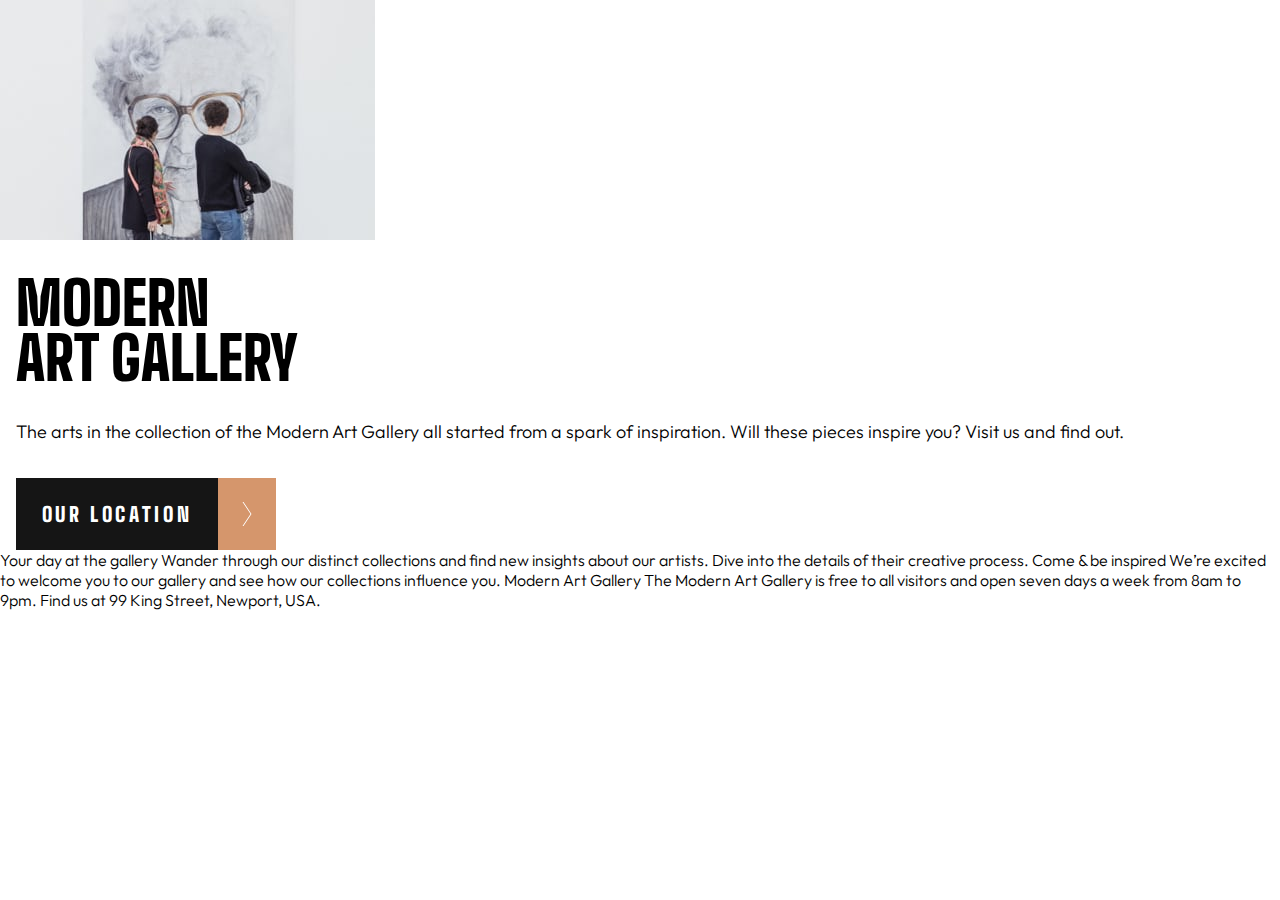
==== index.html @ 2daee90c "done with the hero-section on mobile view" ====
<!DOCTYPE html>
<html lang="en">

<head>
  <meta charset="UTF-8">
  <meta
    name="viewport"
    content="width=device-width, initial-scale=1.0"
  >

  <link
    rel="icon"
    type="image/png"
    sizes="32x32"
    href="./assets/favicon-32x32.png"
  >

  <title>Frontend Mentor | Art gallery website</title>
  <link
    rel="preconnect"
    href="https://fonts.googleapis.com"
  >
  <link
    rel="preconnect"
    href="https://fonts.gstatic.com"
    crossorigin
  >
  <link
    href="https://fonts.googleapis.com/css2?family=Big+Shoulders:opsz,wght@10..72,100..900&family=Outfit:wght@100..900&display=swap"
    rel="stylesheet"
  >
  <link
    rel="stylesheet"
    href="style.css"
  >
</head>

<body>

  <img
    src="./assets/mobile/image-hero.jpg"
    alt="image-hero"
  >
  <h1 class="title">Modern<br>Art Gallery</h1>
  <section class="hero-cta">
    <p>
      The arts in the collection of the Modern Art Gallery all started
      from a spark of inspiration. Will these pieces inspire you? Visit
      us and find out.
    </p>
    <button type="button">
      <span>Our location</span>
      <img
        src="./assets/icon-arrow-right.svg"
        alt="icon-arrow-right"
        aria-hidden="true"
      >
    </button>
  </section>
  Your day at the gallery

  Wander through our distinct collections and find new insights about
  our artists. Dive into the details of their creative process.

  Come &amp; be inspired

  We’re excited to welcome you to our gallery and see how our collections
  influence you.

  Modern Art Gallery

  The Modern Art Gallery is free to all visitors and open seven days a week
  from 8am to 9pm. Find us at 99 King Street, Newport, USA.
</body>

</html>
---- style.css ----
:root {
	/* COLORS */
	--Gold: #d5966c;
	--DarkGrey: #444444;
	--White: #ffffff;
	--AlmostBlack: #151515;

	/* TYPOGRAPHY */
	/* Font Family */
	--ff-big-shoulders: "Big Shoulders", sans-serif;
	--ff-outfit: "Outfit", sans-serif;

	/* Font Sizes */
	--fs-heading-xl: 6rem; /* 96px */
	--fs-heading-l: 4.375rem; /* 70px */
	--fs-heading-m: 3.75rem; /* 60px */
	--fs-heading-s: 2.25rem; /* 36px */
	--fs-heading-xs: 1.25rem; /* 20px */
	--fs-body-m: 1.375rem; /* 22px */
	--fs-body-s: 1.125rem; /* 18px */

	/* Line Height */
	--lh-heading-xl: 5.5rem; /* 88px */
	--lh-heading-l: 4.375rem; /* 70px */
	--lh-heading-m: 3.4375rem; /* 55px */
	--lh-heading-s: 2.25rem; /* 36px */
	--lh-body-m: 2rem; /* 32px */
	--lh-body-s: 1.75rem; /* 28px */

	/* Font Weight */
	--fw-heading: 900;
	--fw-body: 300;

	/* spacing */
	--space-2xs: 0.25rem; /* 4px */
	--space-xs: 0.65rem; /* 8px */
	--space-sm: 1rem; /* 16px */
	--space-md: 1.5rem; /* 24px */
	--space-lg: 2rem; /* 32px */
	--space-xl: 4rem; /* 64px */

	/* border-radius */
	--radius-sm: 0.5rem; /* 8px */
	--radius-md: 0.75rem; /* 12px */
	--radius-full: 999px; /* 999px */
}

* {
	padding: 0;
	margin: 0;
	box-sizing: border-box;
}

body {
	font-family: var(--ff-outfit);
	font-optical-sizing: auto;
	font-weight: var(--fw-body);
	font-style: normal;
}

.title {
	font-family: var(--ff-big-shoulders);
	font-weight: var(--fw-heading);
	font-size: var(--fs-heading-m);
	line-height: var(--lh-heading-m);
	margin-inline: var(--space-sm);
	margin-block: var(--space-lg);
	text-transform: uppercase;
}

.hero-cta {
	margin-inline: var(--space-sm);
	display: flex;
	flex-direction: column;
	gap: var(--space-lg);
}

.hero-cta p {
	font-size: var(--fs-body-s);
	line-height: var(--lh-body-s);
}

.hero-cta button {
	width: 260px;
	height: 72px;
	display: flex;
	align-items: center;
	justify-content: center;
	cursor: pointer;
	border: none;
	padding: 0;
}

.hero-cta button span {
	background-color: var(--AlmostBlack);
	color: var(--White);
	width: 100%;
	height: 100%;
	display: flex;
	justify-content: center;
	align-items: center;
	font-family: var(--ff-big-shoulders);
	font-weight: var(--fw-heading);
	font-size: var(--fs-heading-xs);
	letter-spacing: 3.64px;
	text-transform: uppercase;
	transition: background-color 0.3s;
}

.hero-cta button img {
	padding: var(--space-md);
	background-color: var(--Gold);
	transition: background-color 0.3s;
}

.hero-cta button:hover span {
	background-color: var(--Gold);
}

.hero-cta button:hover img {
	background-color: var(--AlmostBlack);
}
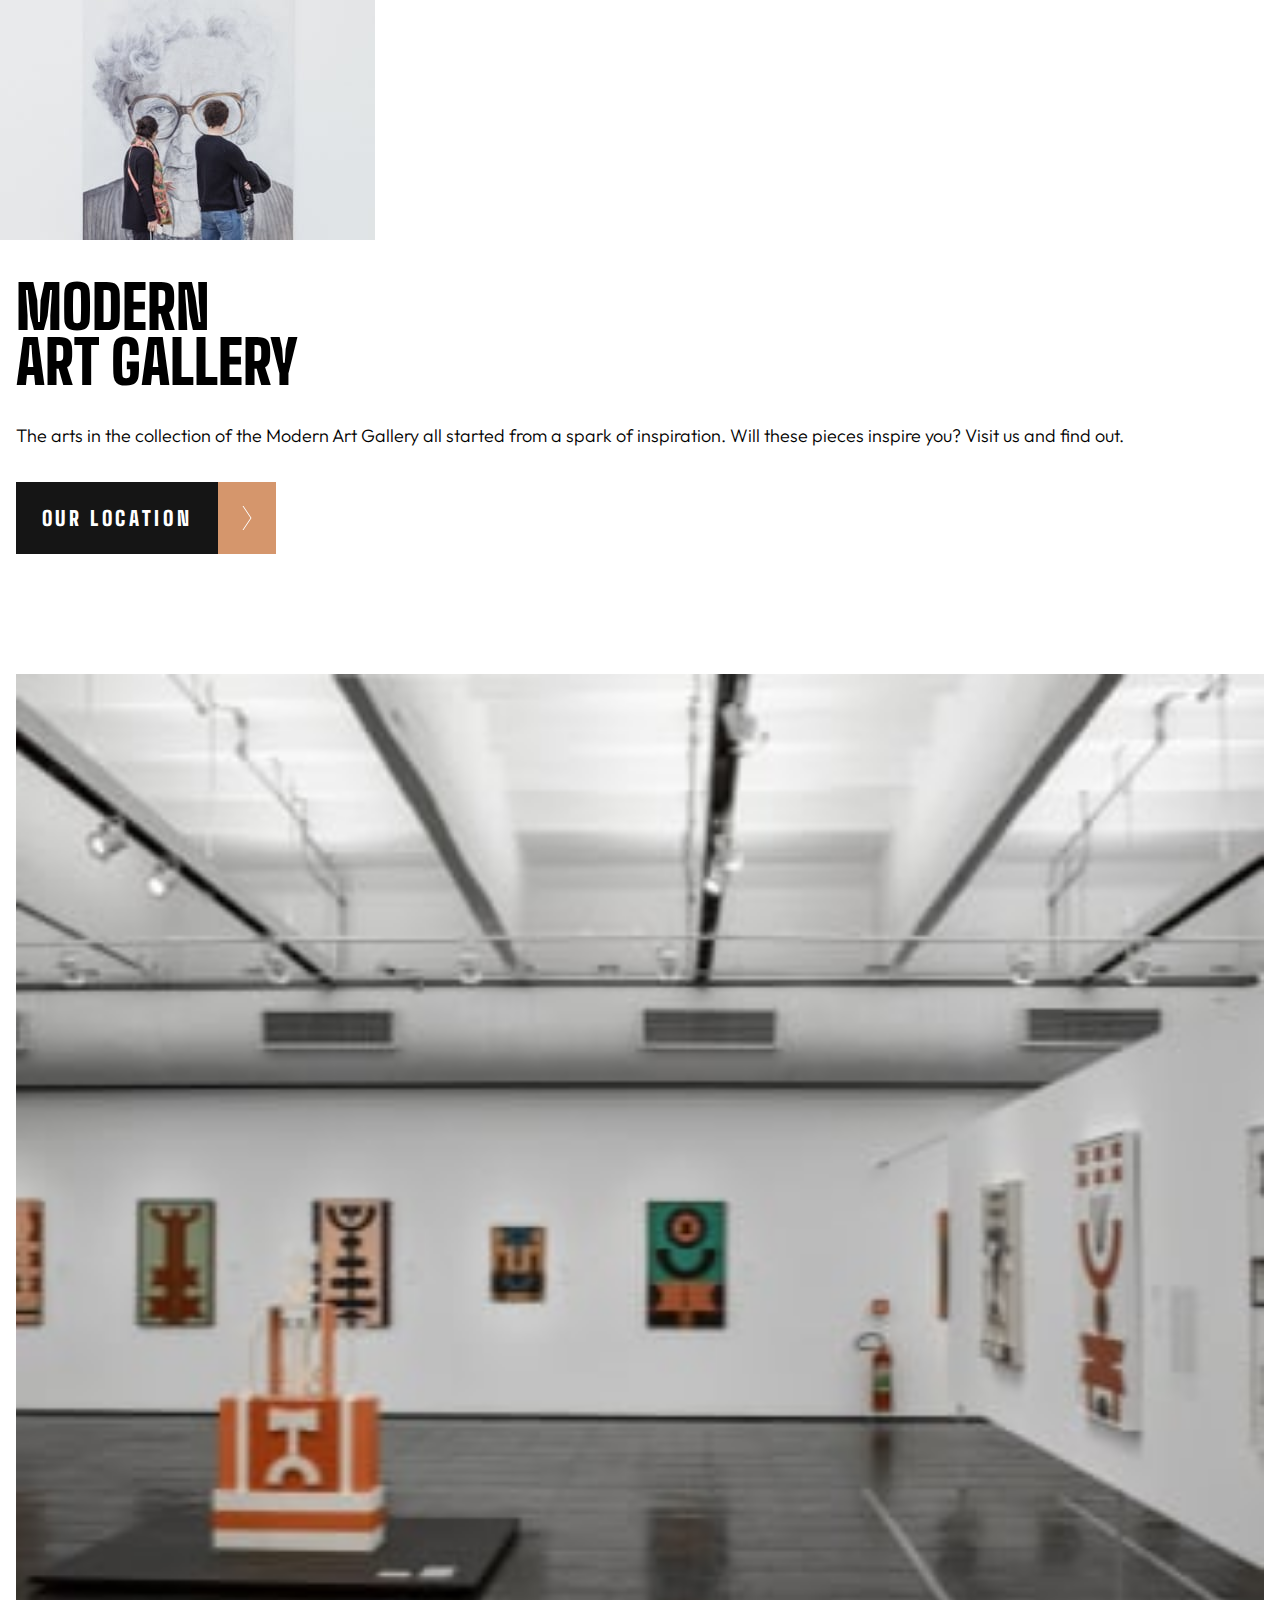
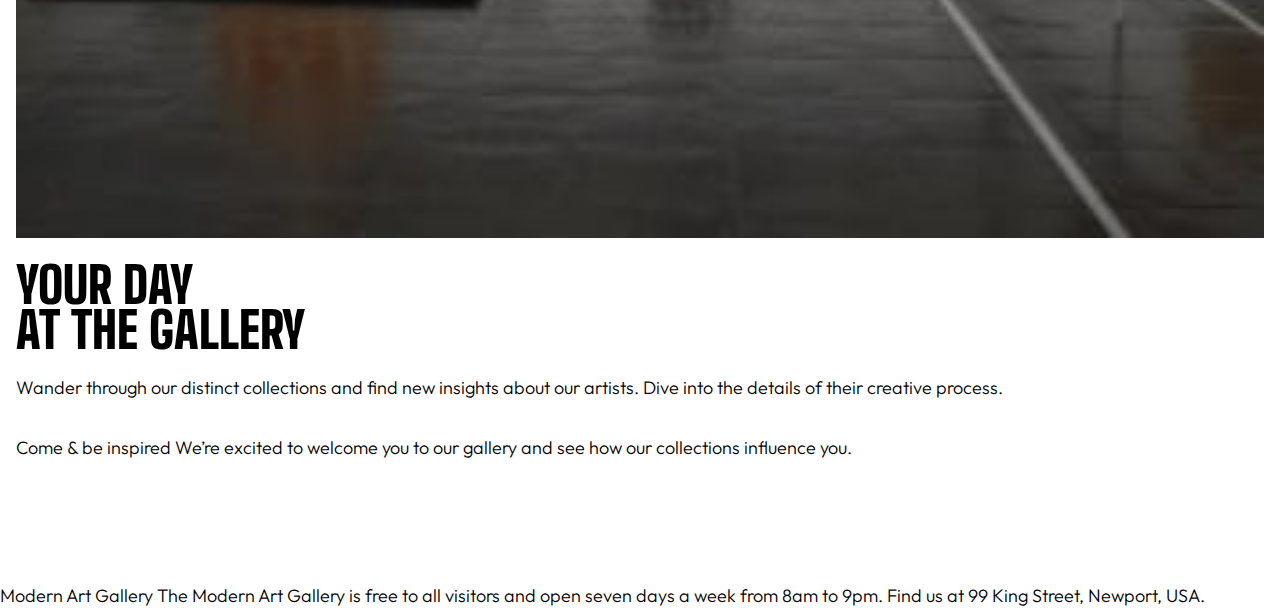
==== commit 95aebca8: "done with the about section on mobile view" ====
--- a/index.html
+++ b/index.html
@@ -36,7 +36,6 @@
 </head>
 
 <body>
-
   <img
     src="./assets/mobile/image-hero.jpg"
     alt="image-hero"
@@ -57,15 +56,27 @@
       >
     </button>
   </section>
-  Your day at the gallery
+  <main>
+    <section class="about-section">
+      <img
+        src="./assets/mobile/image-grid-1.jpg"
+        alt="image-grid-1"
+      >
+      <div>
+        <h2>
+          Your day <br> at the gallery
+        </h2>
+        <p>
+          Wander through our distinct collections and find new insights about
+          our artists. Dive into the details of their creative process.
+        </p>
+      </div>
+    </section>
+    Come &amp; be inspired
 
-  Wander through our distinct collections and find new insights about
-  our artists. Dive into the details of their creative process.
-
-  Come &amp; be inspired
-
-  We’re excited to welcome you to our gallery and see how our collections
-  influence you.
+    We’re excited to welcome you to our gallery and see how our collections
+    influence you.
+  </main>
 
   Modern Art Gallery
 
--- a/style.css
+++ b/style.css
@@ -53,8 +53,10 @@
 
 body {
 	font-family: var(--ff-outfit);
+	font-weight: var(--fw-body);
+	font-size: var(--fs-body-s);
+	line-height: var(--lh-body-s);
 	font-optical-sizing: auto;
-	font-weight: var(--fw-body);
 	font-style: normal;
 }
 
@@ -73,11 +75,6 @@
 	display: flex;
 	flex-direction: column;
 	gap: var(--space-lg);
-}
-
-.hero-cta p {
-	font-size: var(--fs-body-s);
-	line-height: var(--lh-body-s);
 }
 
 .hero-cta button {
@@ -104,13 +101,11 @@
 	font-size: var(--fs-heading-xs);
 	letter-spacing: 3.64px;
 	text-transform: uppercase;
-	transition: background-color 0.3s;
 }
 
 .hero-cta button img {
 	padding: var(--space-md);
 	background-color: var(--Gold);
-	transition: background-color 0.3s;
 }
 
 .hero-cta button:hover span {
@@ -120,3 +115,29 @@
 .hero-cta button:hover img {
 	background-color: var(--AlmostBlack);
 }
+
+main {
+	margin-block: 120px;
+	padding-inline: 1rem;
+}
+
+.about-section {
+	display: flex;
+	flex-direction: column;
+	gap: 25px;
+	margin-bottom: 32px;
+}
+
+.about-section div {
+	display: flex;
+	flex-direction: column;
+	gap: 21px;
+}
+
+.about-section div h2 {
+	font-family: var(--ff-big-shoulders);
+	font-weight: var(--fw-heading);
+	text-transform: uppercase;
+	font-size: 50px;
+	line-height: 45px;
+}
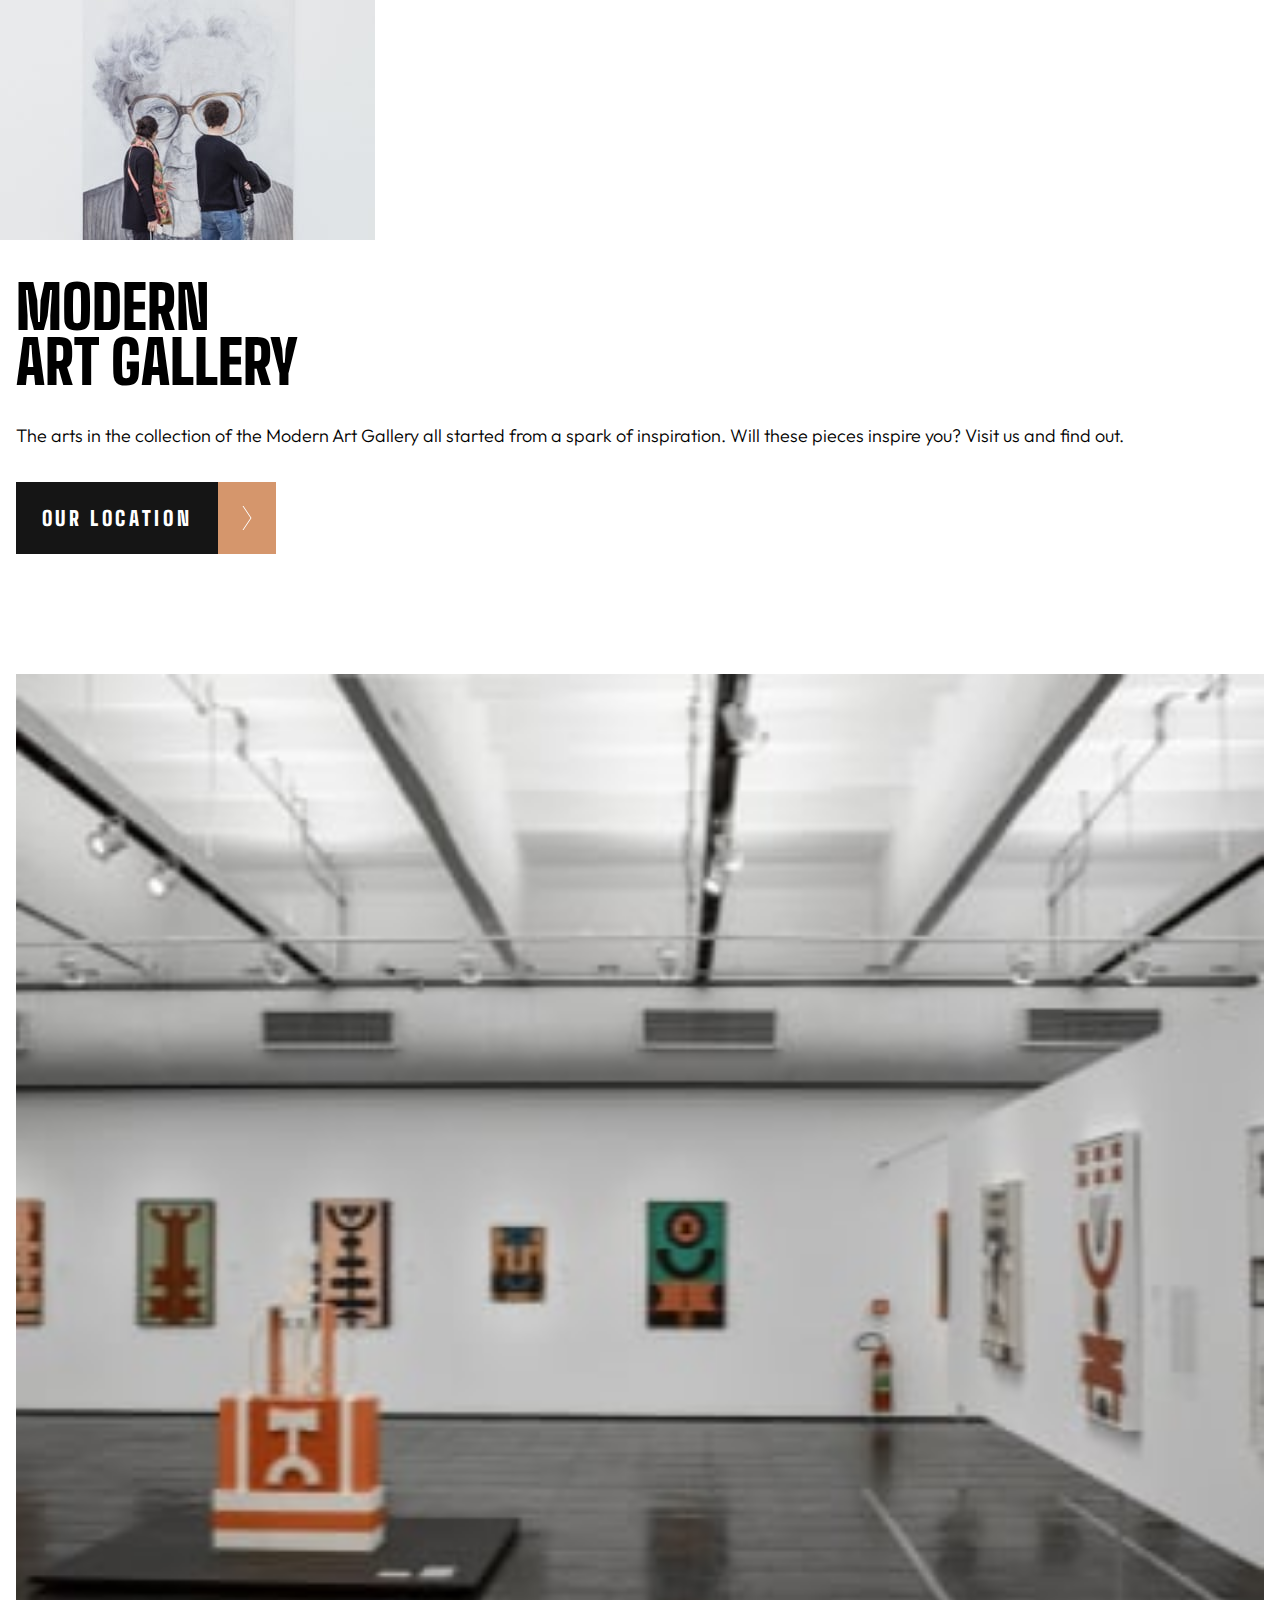
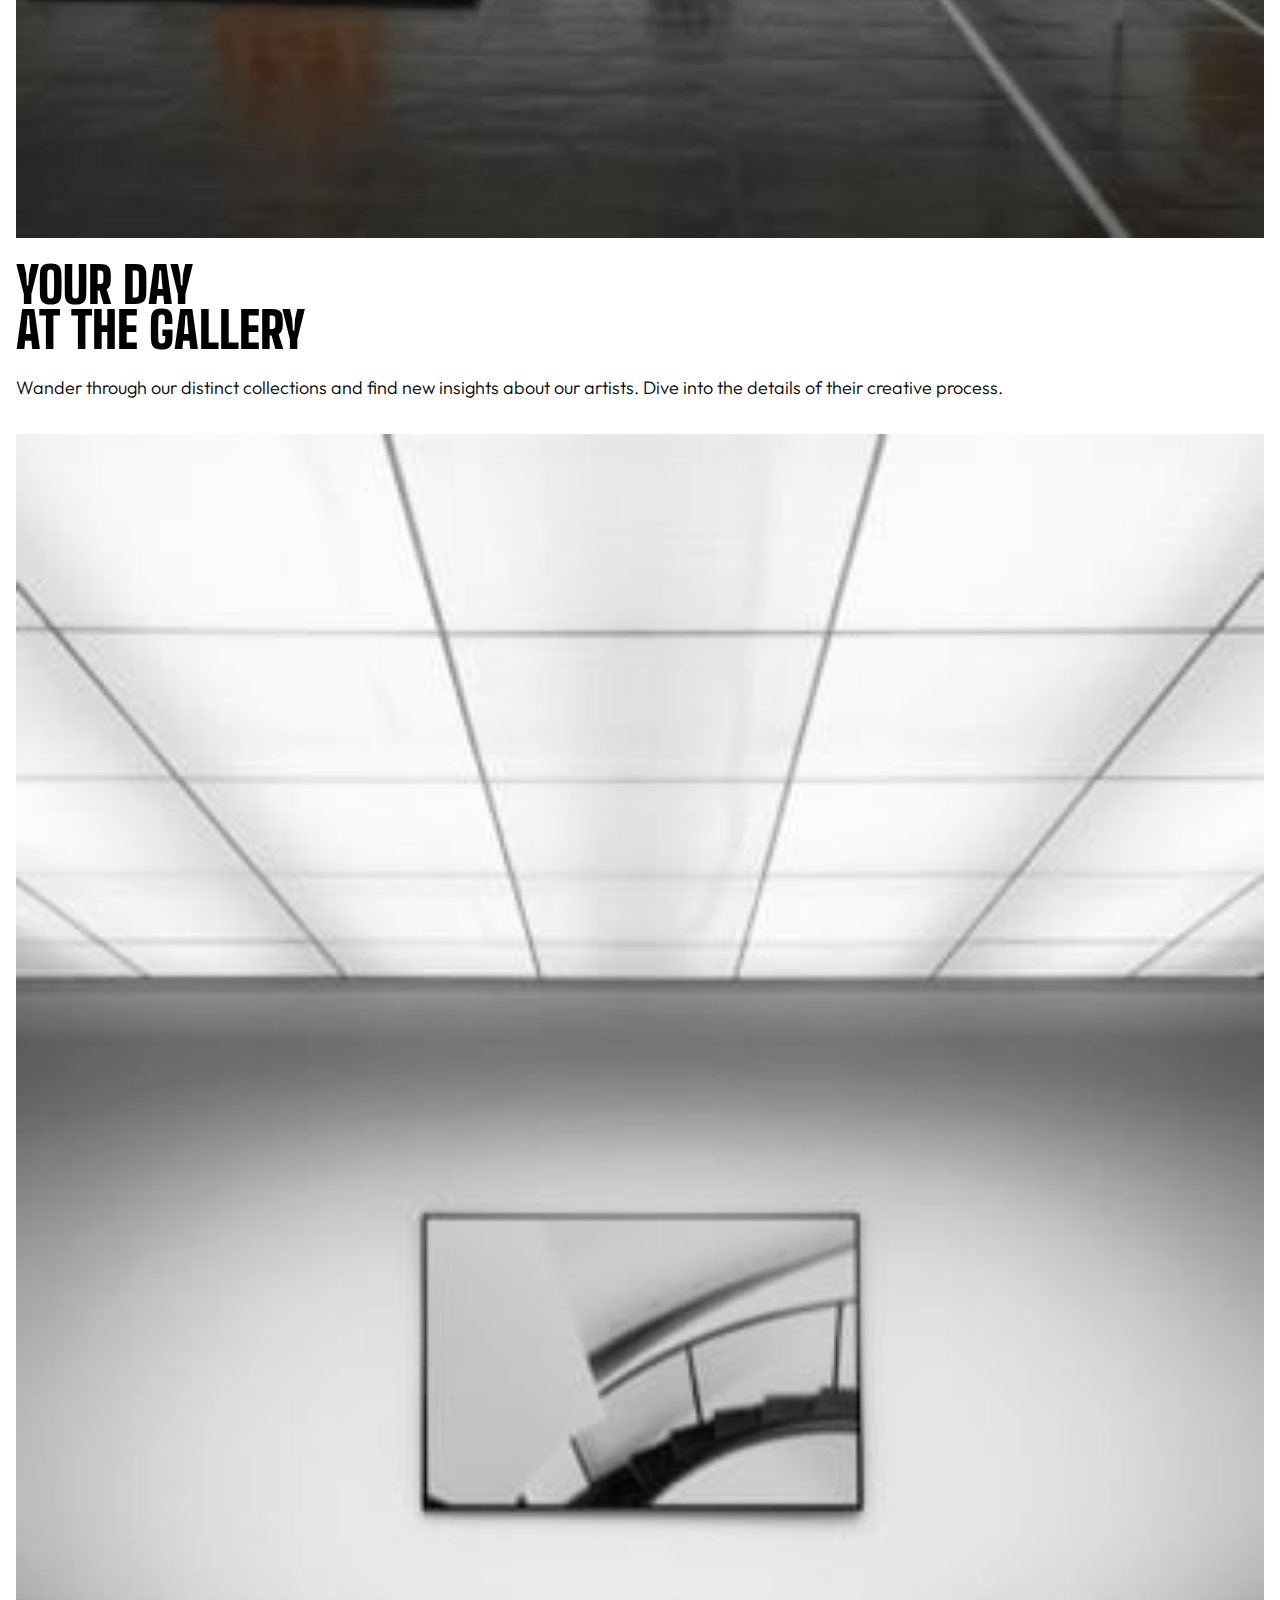
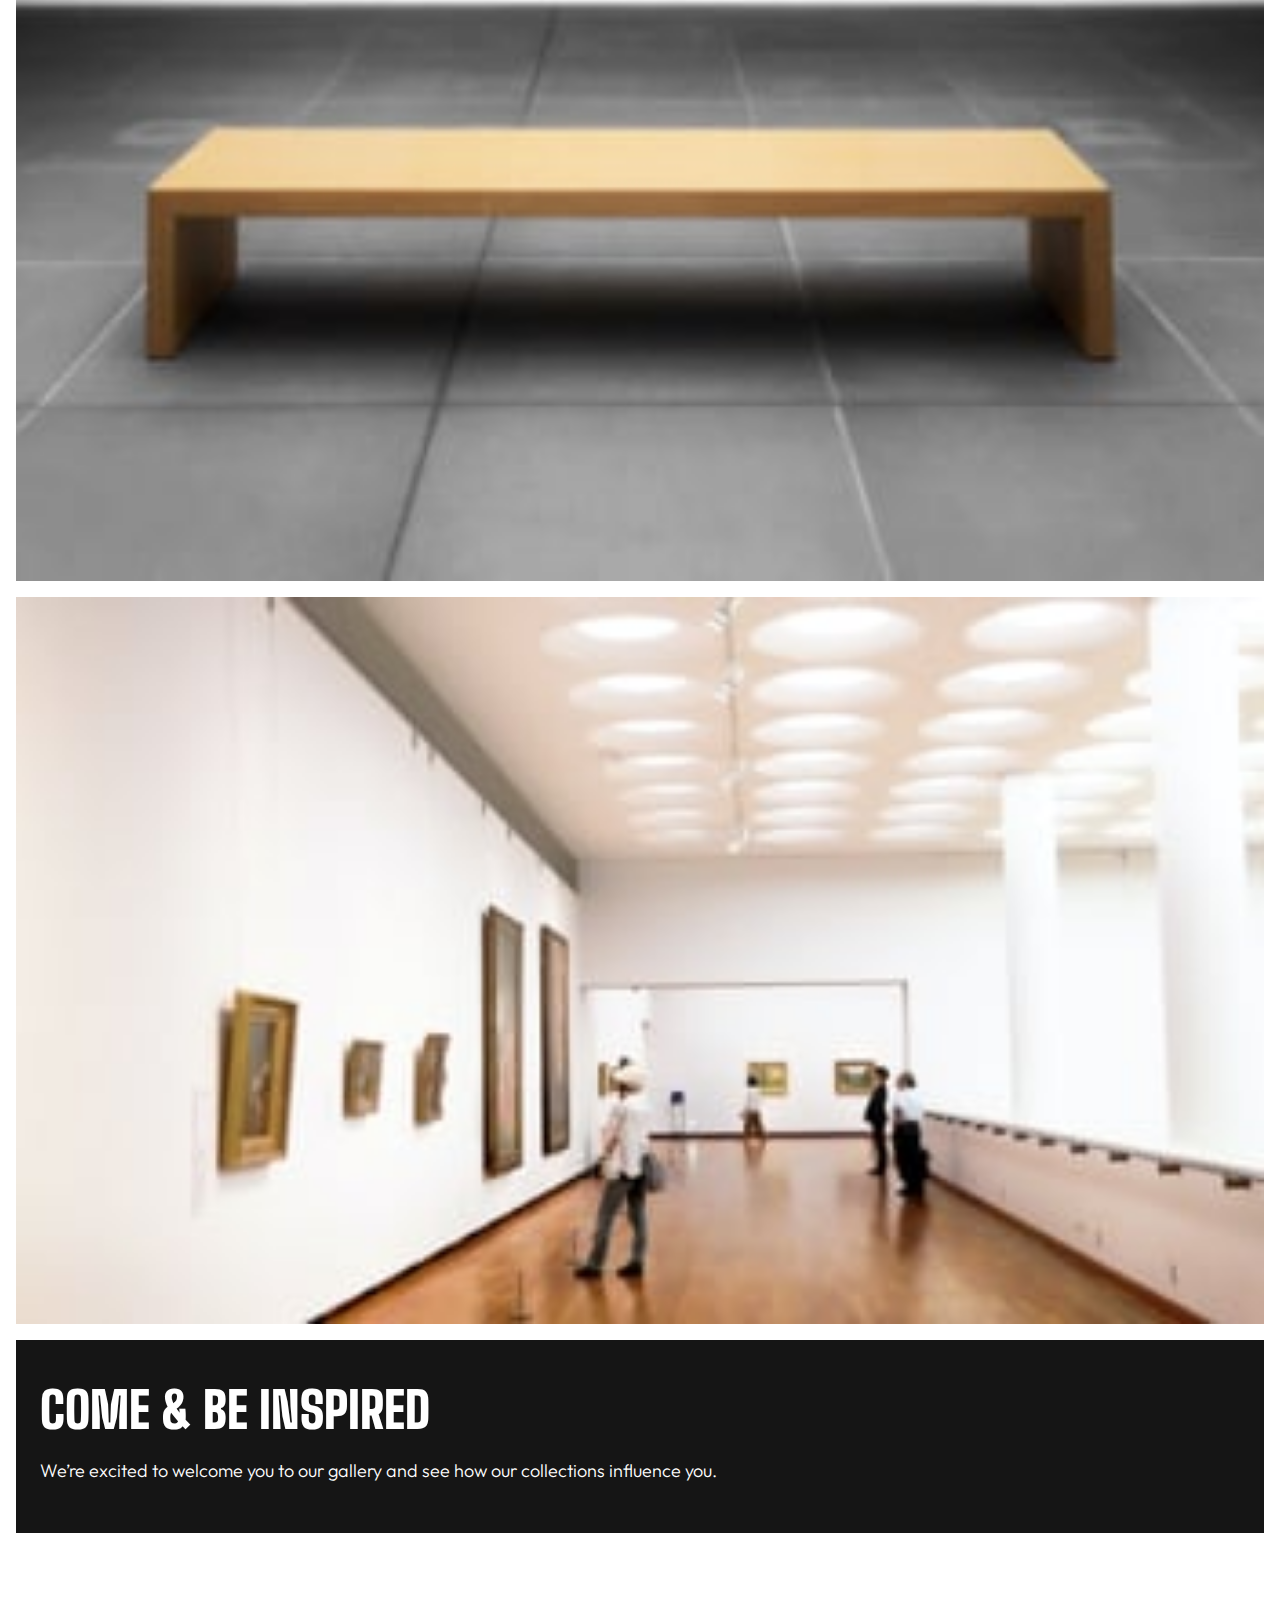
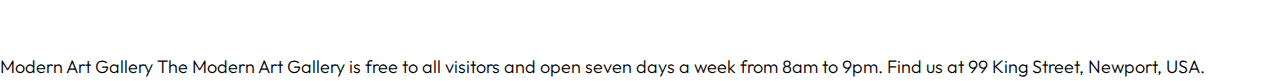
==== commit 13143f53: "done with the gallery section on mobile view" ====
--- a/index.html
+++ b/index.html
@@ -72,10 +72,27 @@
         </p>
       </div>
     </section>
-    Come &amp; be inspired
-
-    We’re excited to welcome you to our gallery and see how our collections
-    influence you.
+    <section class="gallery-section">
+      <img
+        src="./assets/mobile/image-grid-2.jpg"
+        alt="image-grid-2"
+      >
+      <div class="second-block">
+        <img
+          src="./assets/mobile/image-grid-3.jpg"
+          alt="image-grid-3"
+        >
+        <div class="remarks">
+          <h3>
+            Come &amp; be inspired
+          </h3>
+          <p>
+            We’re excited to welcome you to our gallery and see how our collections
+            influence you.
+          </p>
+        </div>
+      </div>
+    </section>
   </main>
 
   Modern Art Gallery
--- a/style.css
+++ b/style.css
@@ -60,14 +60,19 @@
 	font-style: normal;
 }
 
-.title {
+h1,
+h2,
+h3 {
 	font-family: var(--ff-big-shoulders);
 	font-weight: var(--fw-heading);
+	text-transform: uppercase;
+}
+
+.title {
 	font-size: var(--fs-heading-m);
 	line-height: var(--lh-heading-m);
 	margin-inline: var(--space-sm);
 	margin-block: var(--space-lg);
-	text-transform: uppercase;
 }
 
 .hero-cta {
@@ -135,9 +140,33 @@
 }
 
 .about-section div h2 {
-	font-family: var(--ff-big-shoulders);
-	font-weight: var(--fw-heading);
-	text-transform: uppercase;
 	font-size: 50px;
 	line-height: 45px;
 }
+
+.gallery-section {
+	display: flex;
+	flex-direction: column;
+	gap: 1rem;
+}
+
+.second-block {
+	display: flex;
+	flex-direction: column;
+	gap: 1rem;
+}
+
+.remarks {
+	display: flex;
+	flex-direction: column;
+	gap: 24px;
+	padding-inline: 24px;
+	padding-block: 48px;
+	background-color: var(--AlmostBlack);
+	color: var(--White);
+}
+
+.remarks h3 {
+	font-size: 50px;
+	line-height: 45px;
+}
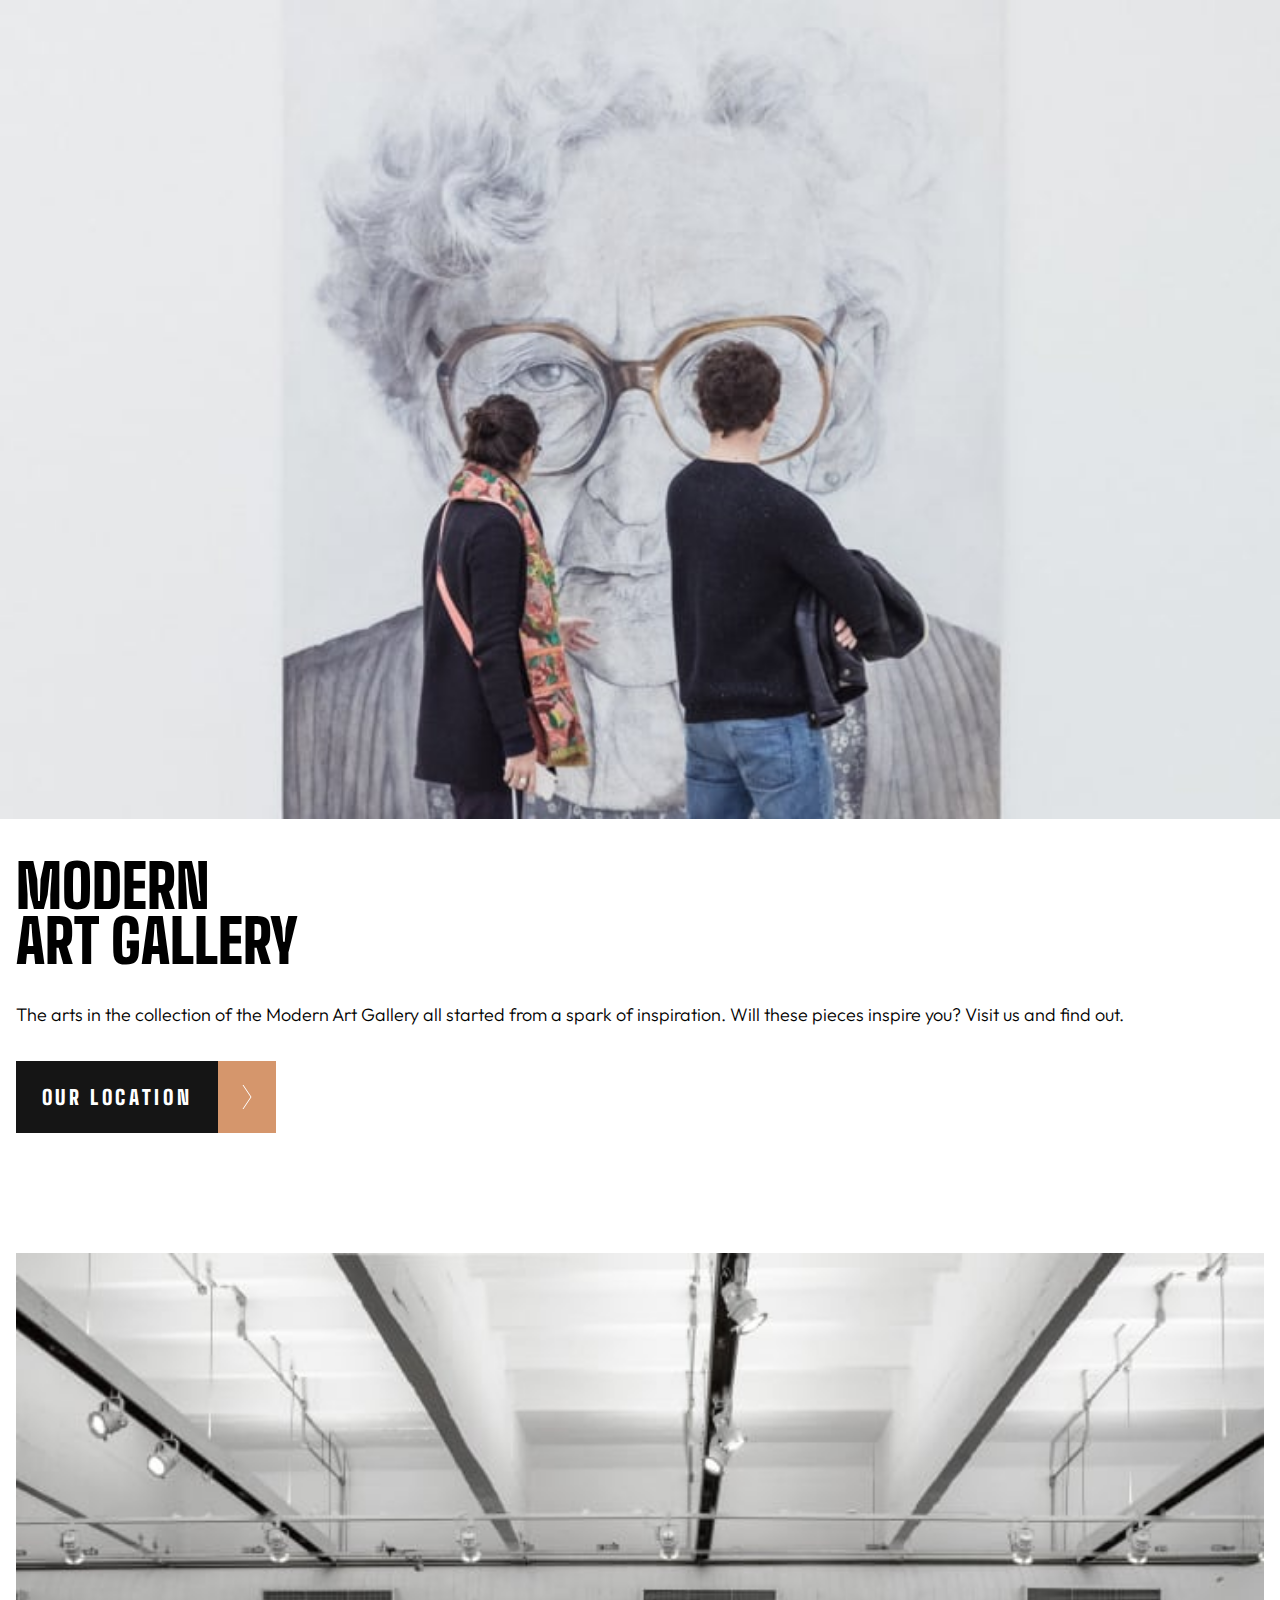
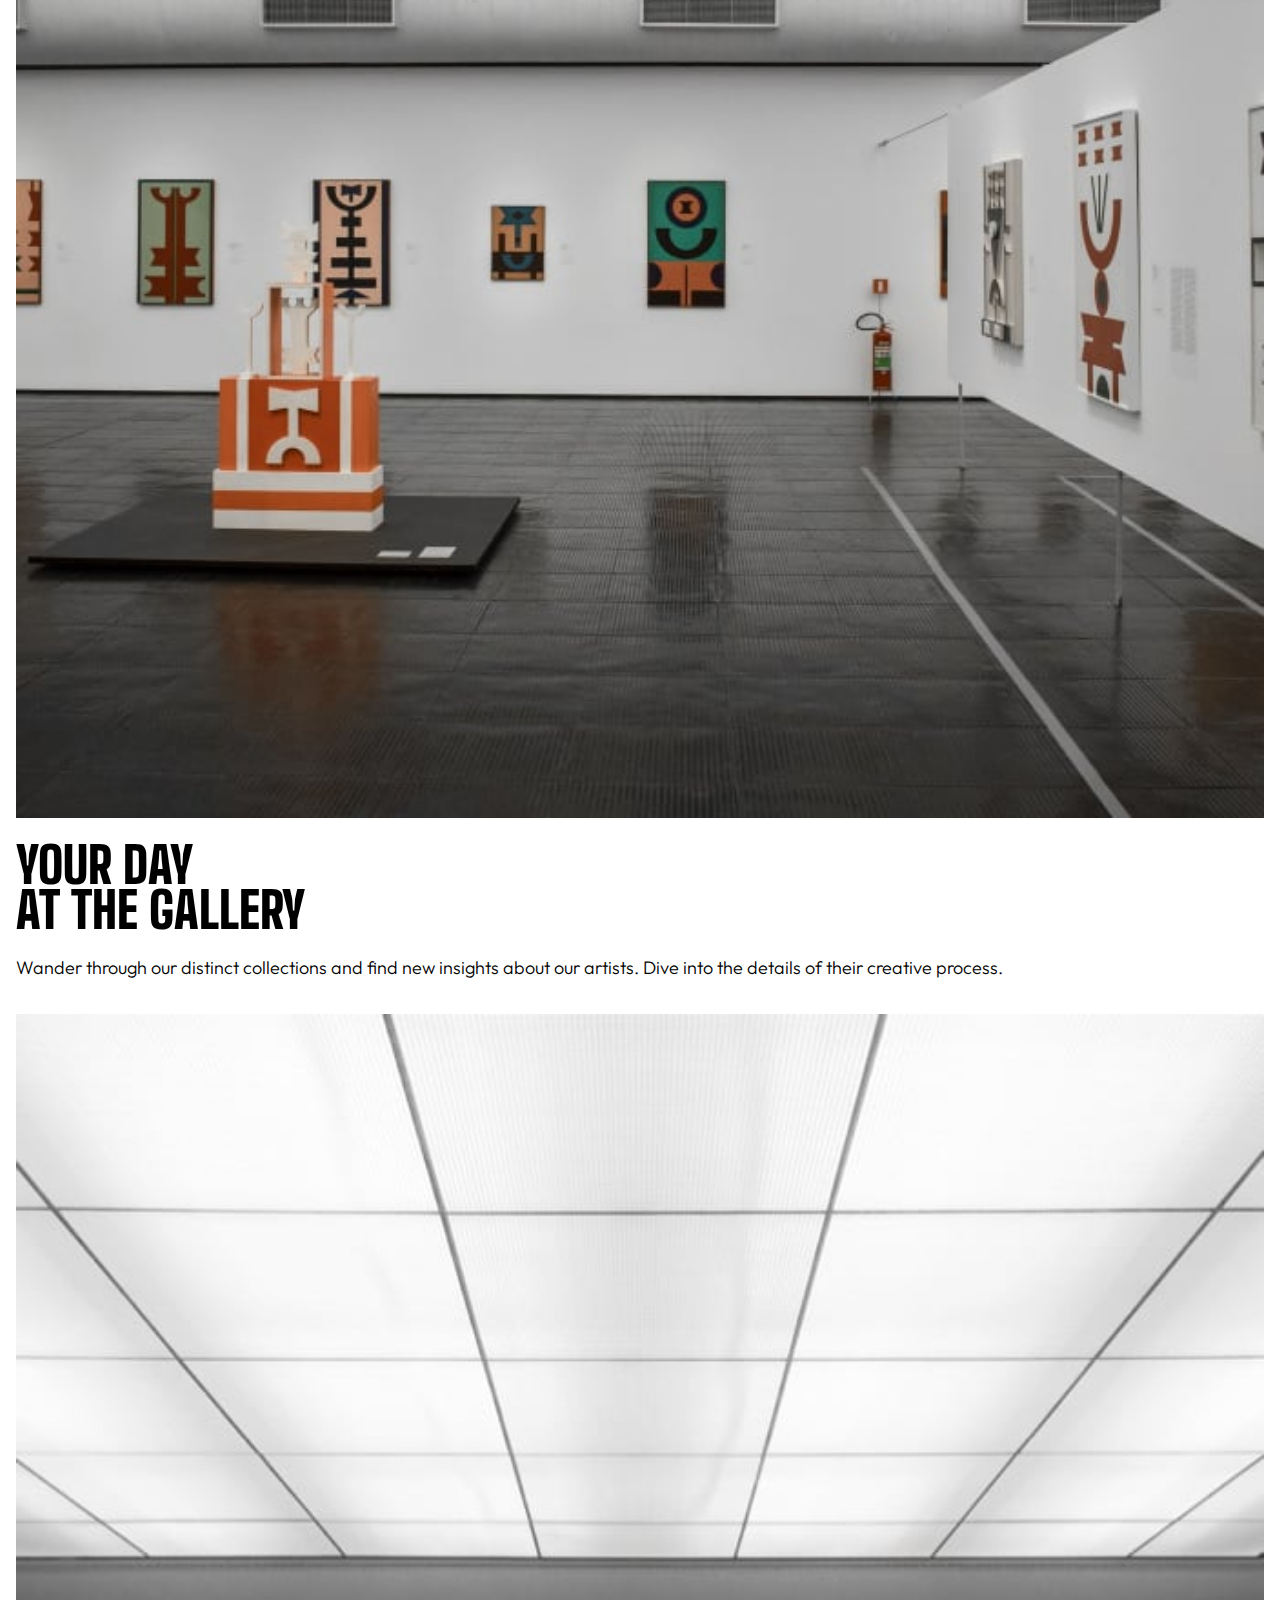
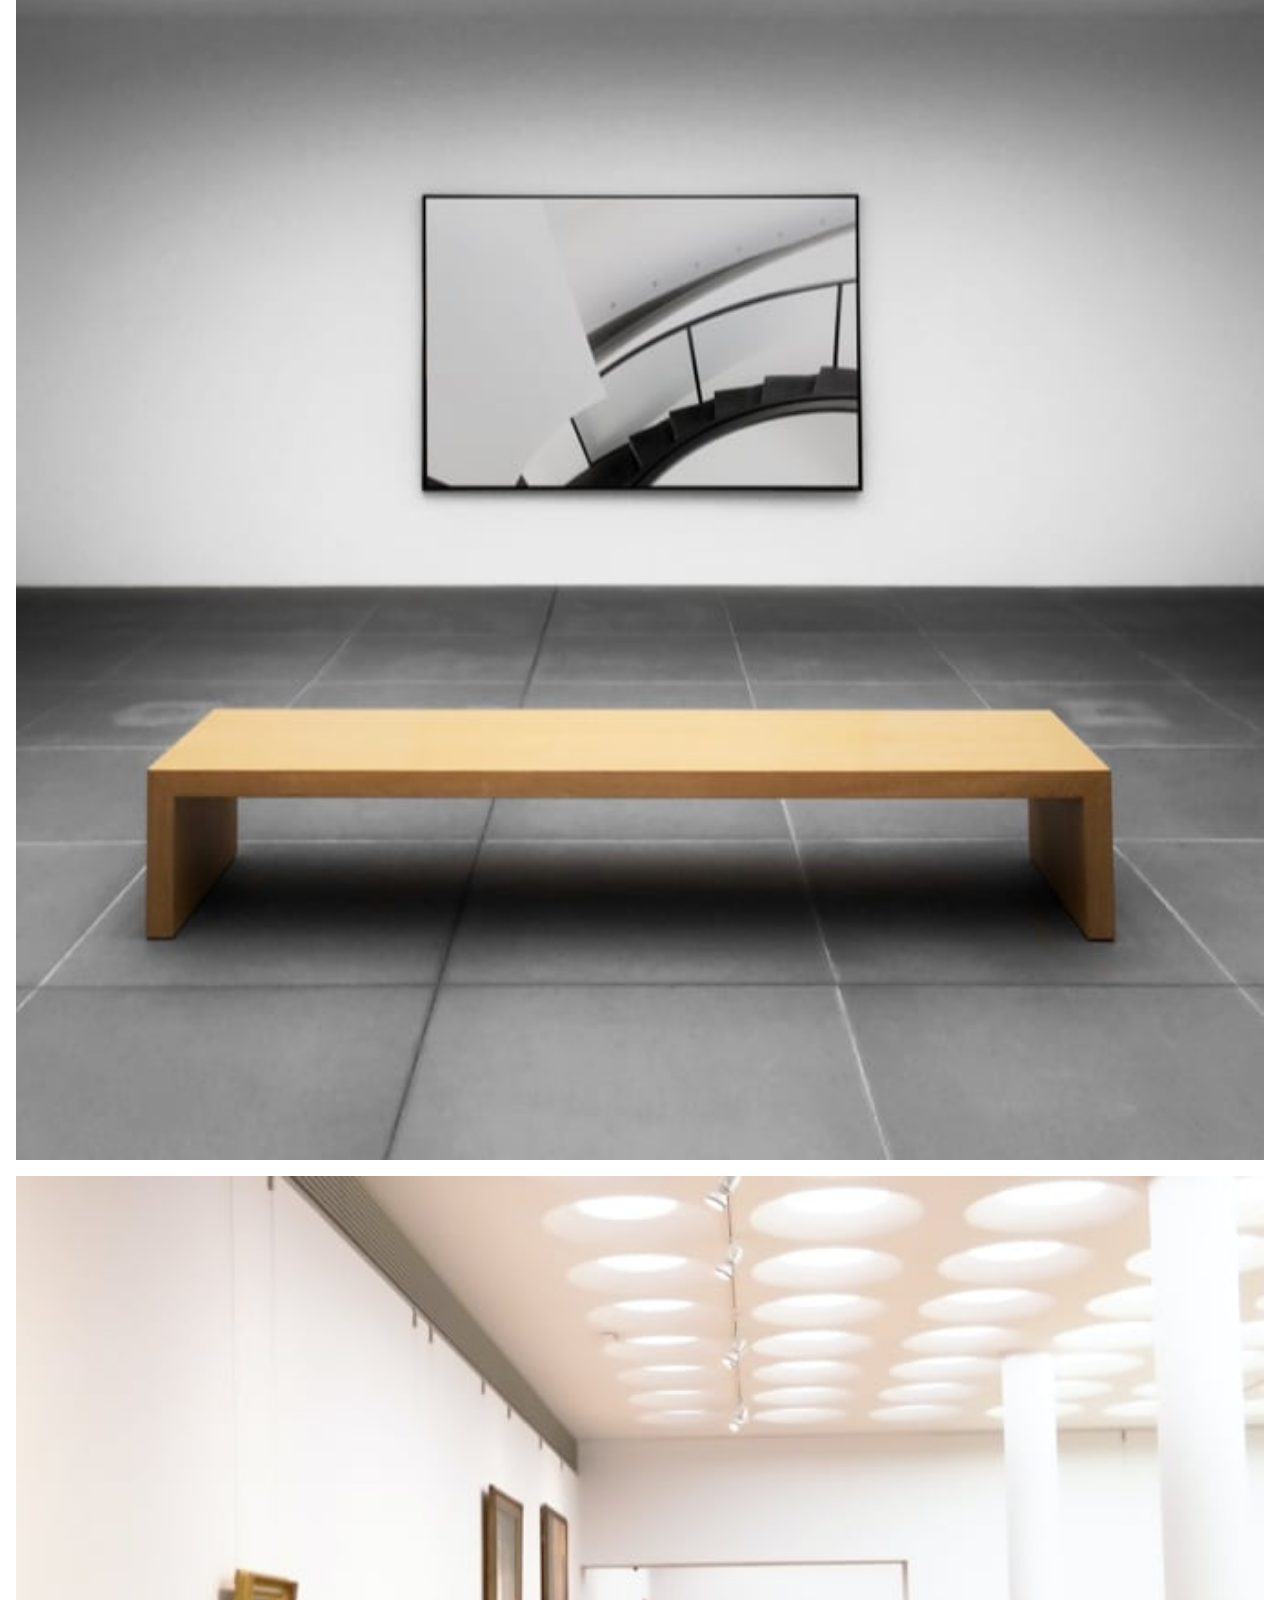
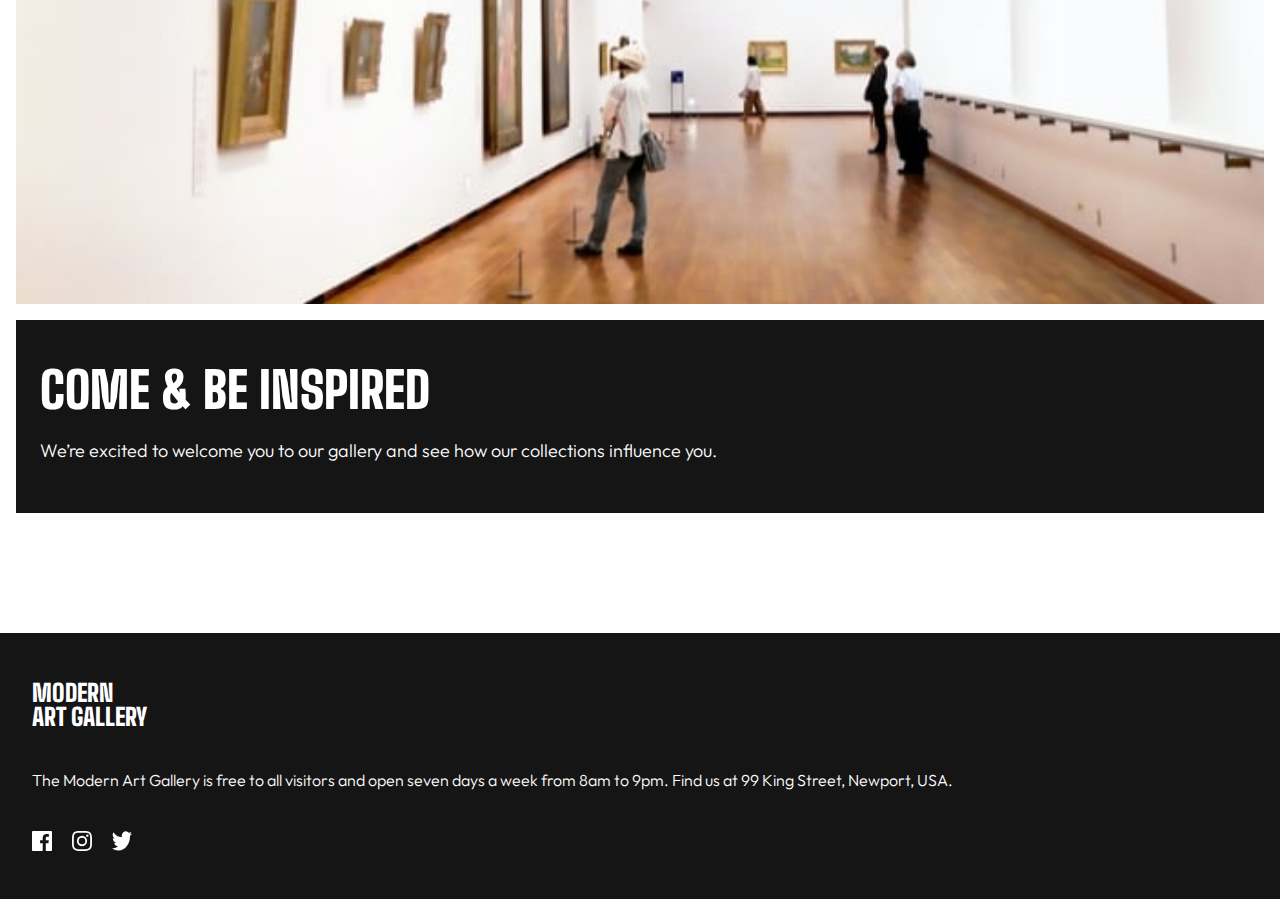
==== commit 0e7119c6: "done with the footer section on mobile view" ====
--- a/index.html
+++ b/index.html
@@ -37,11 +37,12 @@
 
 <body>
   <img
-    src="./assets/mobile/image-hero.jpg"
+    src="./assets/mobile/image-hero@2x.jpg"
     alt="image-hero"
+    class="hero-image"
   >
   <h1 class="title">Modern<br>Art Gallery</h1>
-  <section class="hero-cta">
+  <section class="cta">
     <p>
       The arts in the collection of the Modern Art Gallery all started
       from a spark of inspiration. Will these pieces inspire you? Visit
@@ -59,7 +60,7 @@
   <main>
     <section class="about-section">
       <img
-        src="./assets/mobile/image-grid-1.jpg"
+        src="./assets/mobile/image-grid-1@2x.jpg"
         alt="image-grid-1"
       >
       <div>
@@ -74,12 +75,12 @@
     </section>
     <section class="gallery-section">
       <img
-        src="./assets/mobile/image-grid-2.jpg"
+        src="./assets/mobile/image-grid-2@2x.jpg"
         alt="image-grid-2"
       >
       <div class="second-block">
         <img
-          src="./assets/mobile/image-grid-3.jpg"
+          src="./assets/mobile/image-grid-3@2x.jpg"
           alt="image-grid-3"
         >
         <div class="remarks">
@@ -94,11 +95,29 @@
       </div>
     </section>
   </main>
-
-  Modern Art Gallery
-
-  The Modern Art Gallery is free to all visitors and open seven days a week
-  from 8am to 9pm. Find us at 99 King Street, Newport, USA.
+  <footer>
+    <h4>
+      Modern <br> Art Gallery
+    </h4>
+    <p>
+      The Modern Art Gallery is free to all visitors and open seven days a week from 8am to 9pm. Find us at 99 King
+      Street, Newport, USA.
+    </p>
+    <div>
+      <img
+        src="./assets/icon-facebook.svg"
+        alt="icon-facebook"
+      >
+      <img
+        src="./assets/icon-instagram.svg"
+        alt="icon-instagram.svg"
+      >
+      <img
+        src="./assets/icon-twitter.svg"
+        alt="icon-twitter"
+      >
+    </div>
+  </footer>
 </body>
 
 </html>--- a/style.css
+++ b/style.css
@@ -62,10 +62,15 @@
 
 h1,
 h2,
-h3 {
+h3,
+h4 {
 	font-family: var(--ff-big-shoulders);
 	font-weight: var(--fw-heading);
 	text-transform: uppercase;
+}
+
+.hero-image {
+	width: 100%;
 }
 
 .title {
@@ -75,14 +80,14 @@
 	margin-block: var(--space-lg);
 }
 
-.hero-cta {
+.cta {
 	margin-inline: var(--space-sm);
 	display: flex;
 	flex-direction: column;
 	gap: var(--space-lg);
 }
 
-.hero-cta button {
+.cta button {
 	width: 260px;
 	height: 72px;
 	display: flex;
@@ -93,7 +98,7 @@
 	padding: 0;
 }
 
-.hero-cta button span {
+.cta button span {
 	background-color: var(--AlmostBlack);
 	color: var(--White);
 	width: 100%;
@@ -108,16 +113,16 @@
 	text-transform: uppercase;
 }
 
-.hero-cta button img {
+.cta button img {
 	padding: var(--space-md);
 	background-color: var(--Gold);
 }
 
-.hero-cta button:hover span {
+.cta button:hover span {
 	background-color: var(--Gold);
 }
 
-.hero-cta button:hover img {
+.cta button:hover img {
 	background-color: var(--AlmostBlack);
 }
 
@@ -170,3 +175,33 @@
 	font-size: 50px;
 	line-height: 45px;
 }
+
+footer {
+	background-color: var(--AlmostBlack);
+	color: var(--White);
+	display: flex;
+	flex-direction: column;
+	gap: 38px;
+	padding-block: 48px;
+	padding-inline: 32px;
+}
+
+footer h4 {
+	font-size: 24px;
+	line-height: 1.5rem;
+}
+
+footer p {
+	font-size: 16px;
+	line-height: 26px;
+}
+
+footer div {
+	display: flex;
+	gap: 20px;
+}
+
+footer div img:hover {
+	cursor: pointer;
+	opacity: 70%;
+}
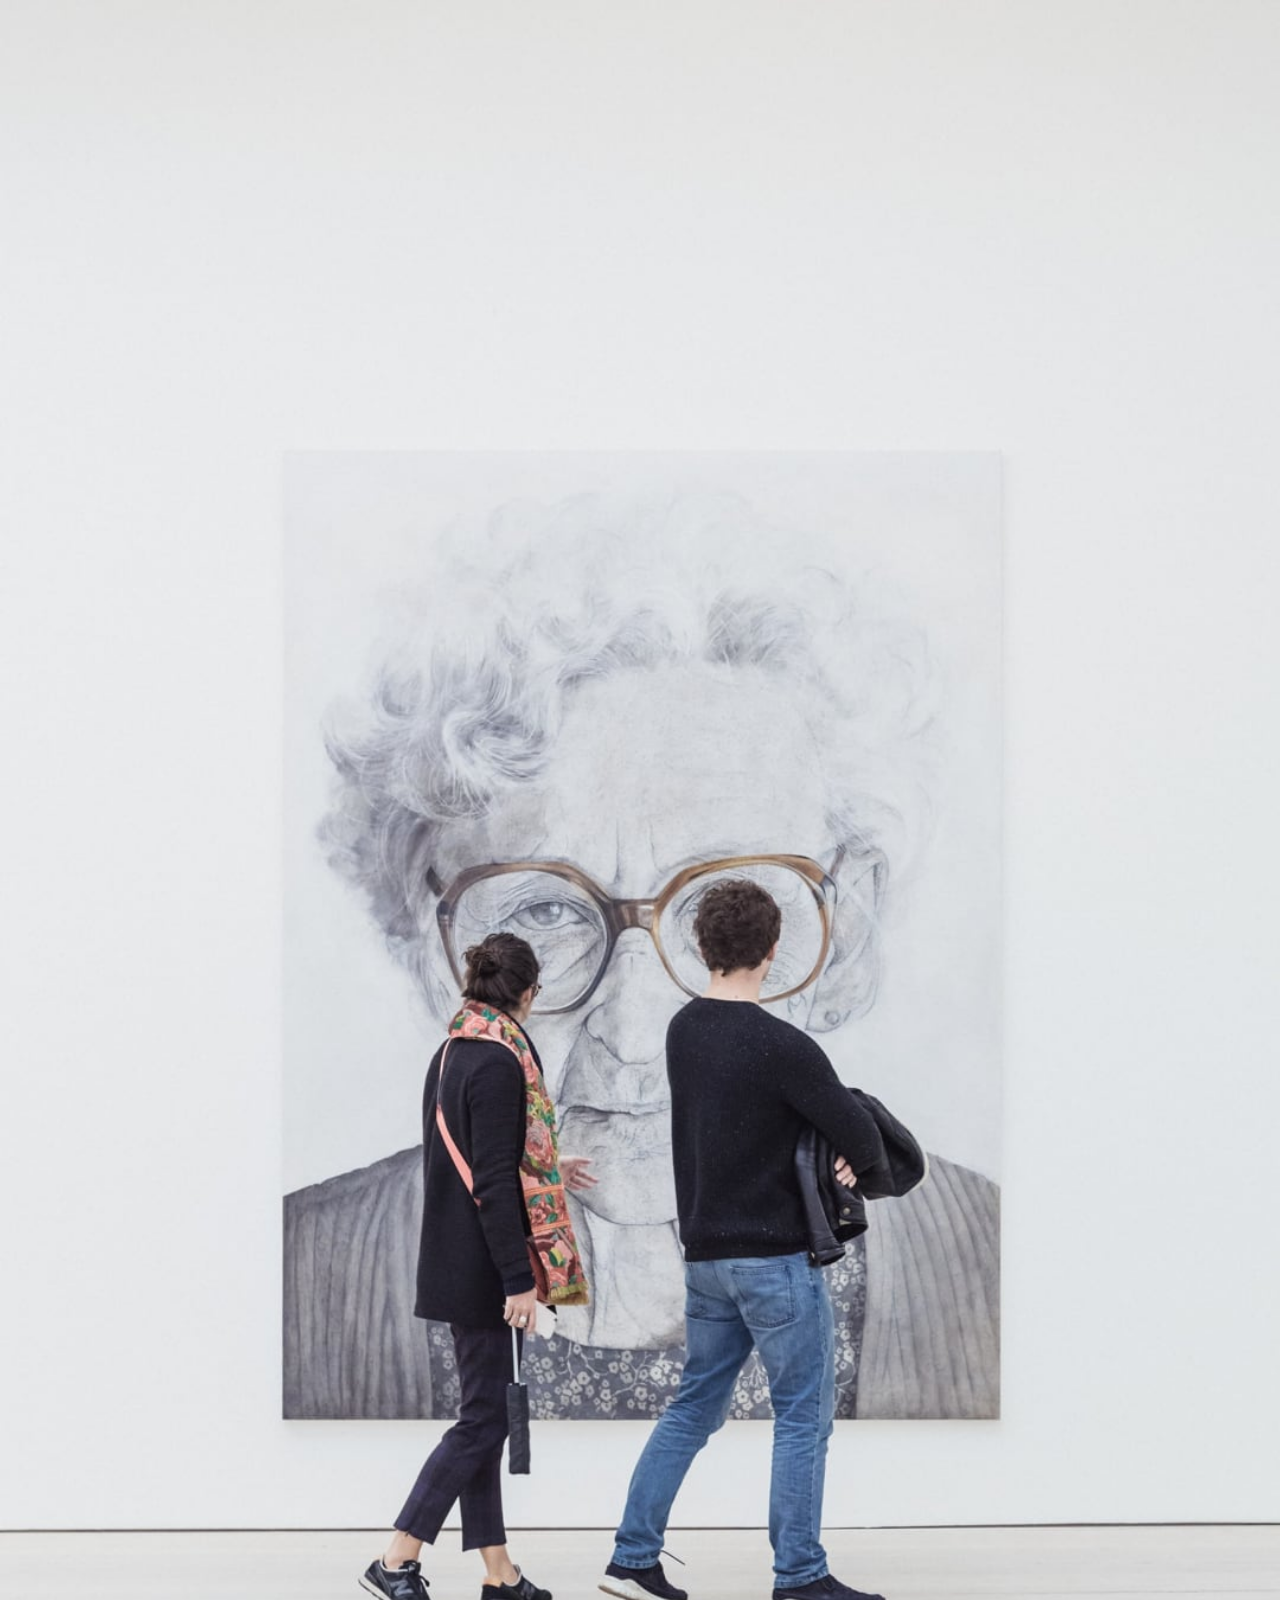
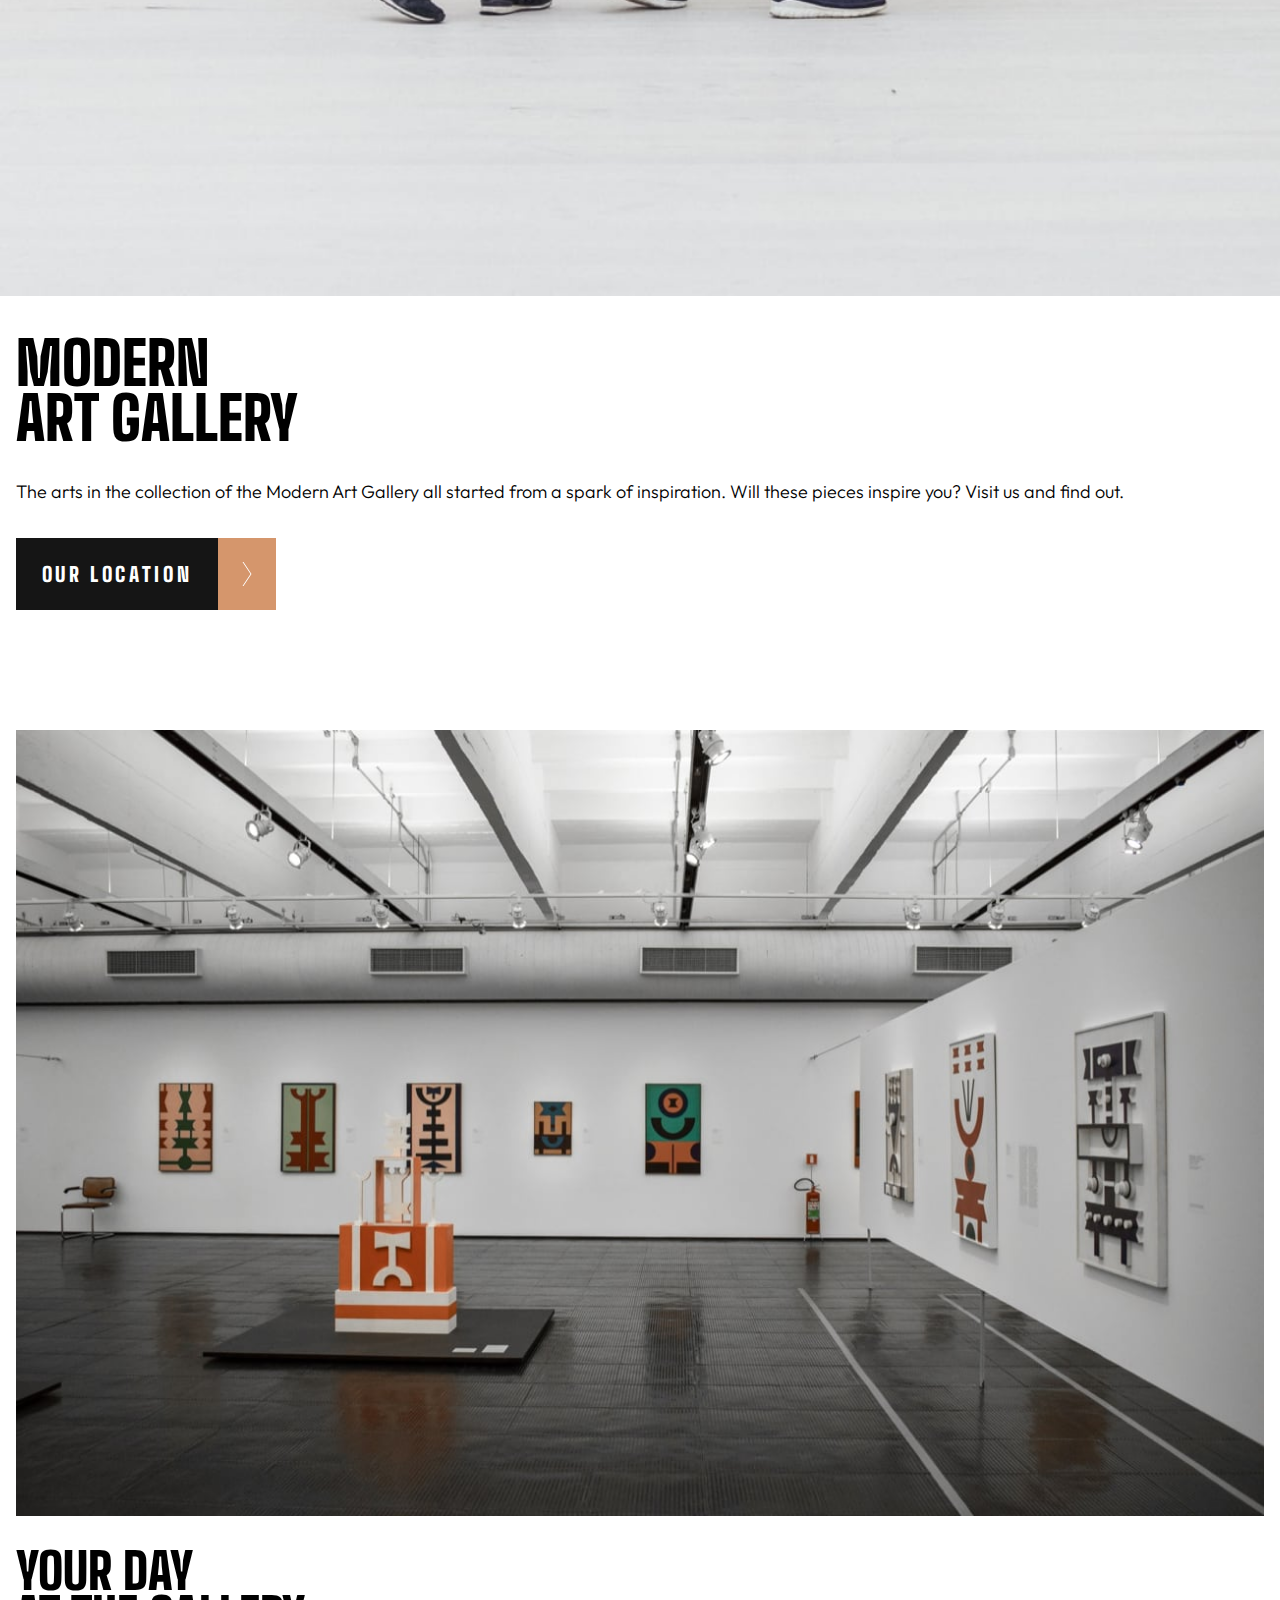
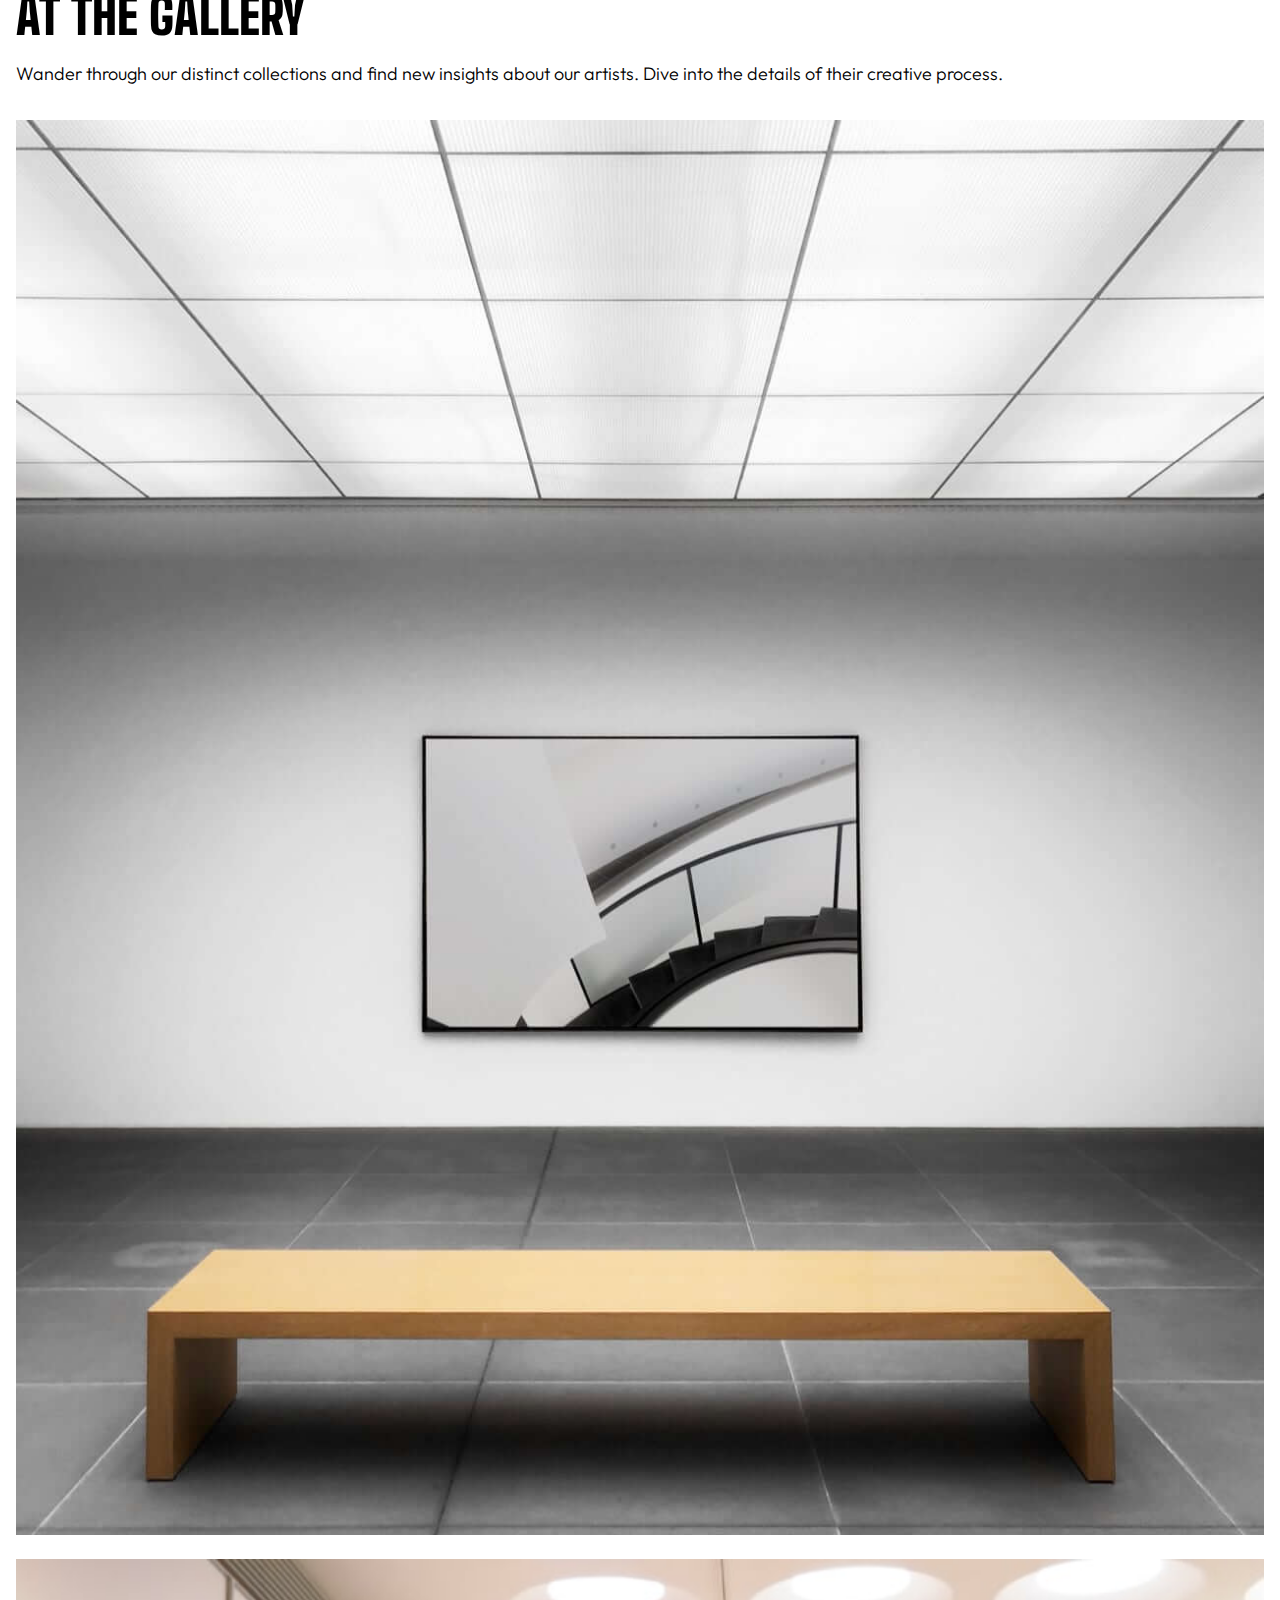
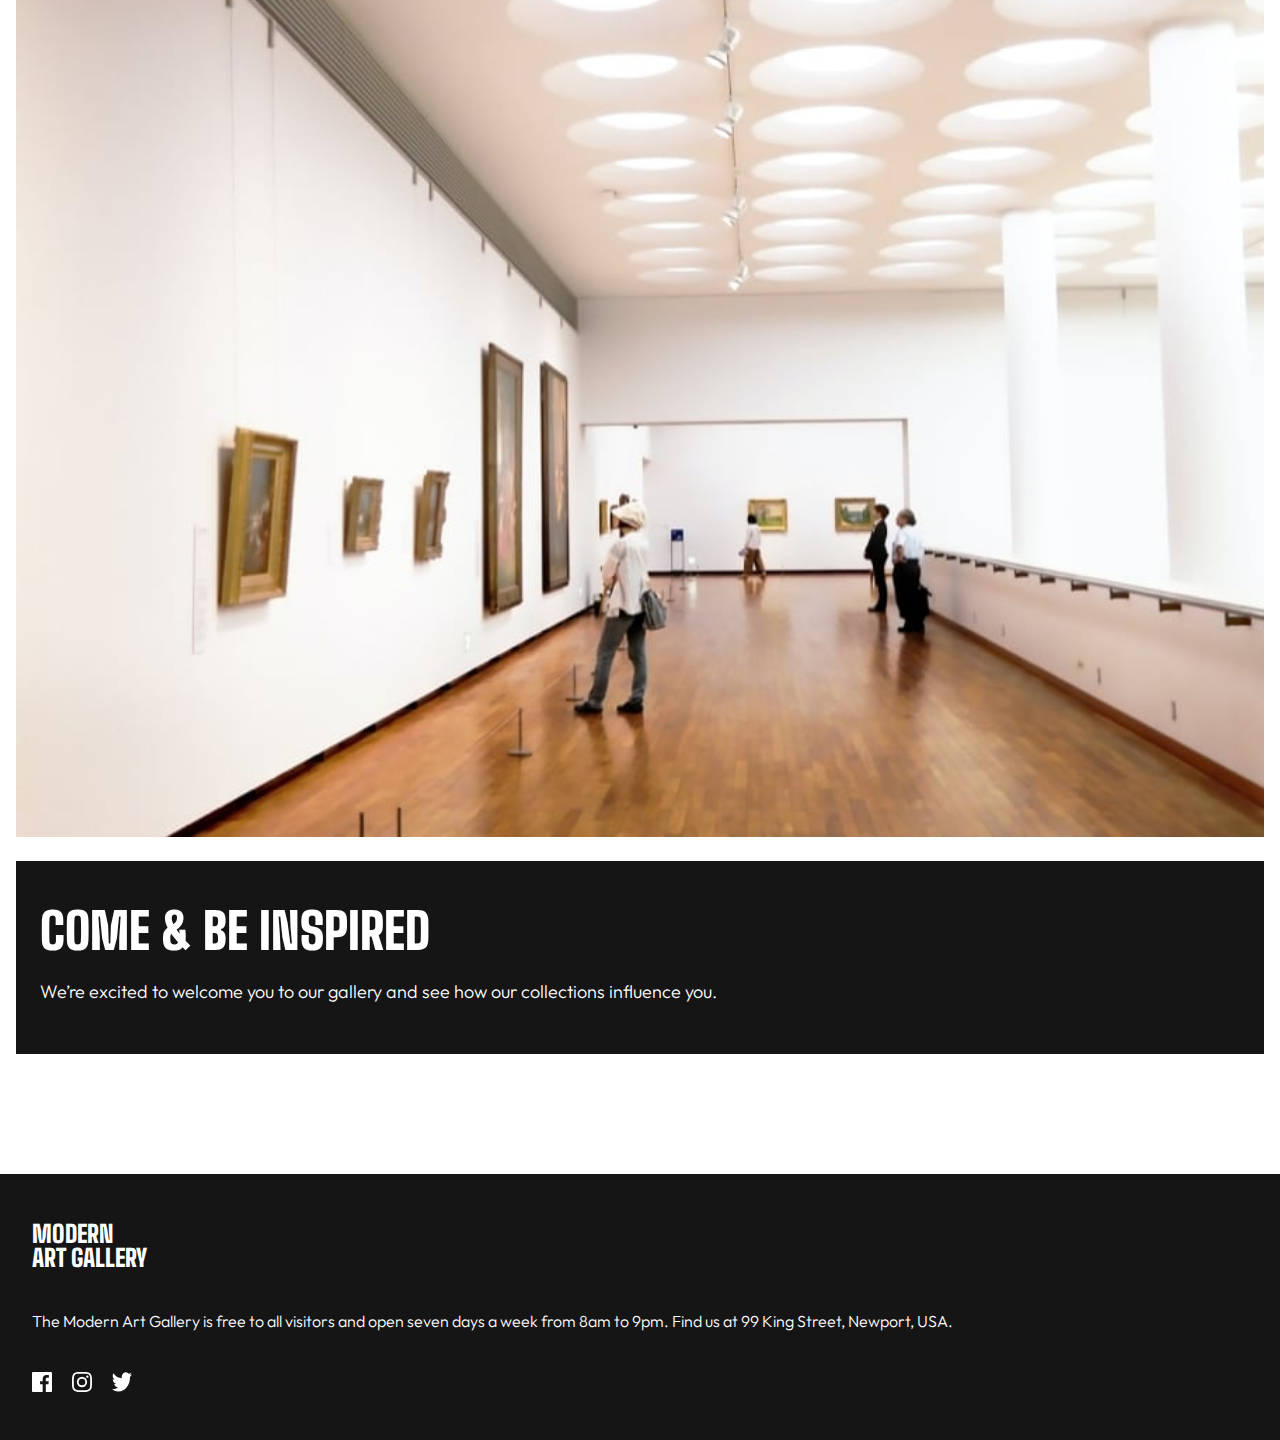
==== commit ecad4475: "fix all image responsiveness" ====
--- a/index.html
+++ b/index.html
@@ -36,11 +36,21 @@
 </head>
 
 <body>
-  <img
-    src="./assets/mobile/image-hero@2x.jpg"
-    alt="image-hero"
-    class="hero-image"
-  >
+  <picture>
+    <source
+      media="(min-width: 1024px)"
+      srcset="assets/desktop/image-hero@2x.jpg"
+    >
+    <source
+      media="(min-width: 768px)"
+      srcset="assets/tablet/image-hero@2x.jpg"
+    >
+    <img
+      src="./assets/mobile/image-hero@2x.jpg"
+      alt="image-hero"
+      class="hero-image"
+    >
+  </picture>
   <h1 class="title">Modern<br>Art Gallery</h1>
   <section class="cta">
     <p>
@@ -48,22 +58,38 @@
       from a spark of inspiration. Will these pieces inspire you? Visit
       us and find out.
     </p>
-    <button type="button">
-      <span>Our location</span>
+    <a
+      href="/location.html"
+      type="button"
+      class="cta-btn"
+    >
+      <span class="cta-text">Our location</span>
       <img
+        class="cta-img"
         src="./assets/icon-arrow-right.svg"
         alt="icon-arrow-right"
         aria-hidden="true"
       >
-    </button>
+    </a>
   </section>
-  <main>
+  <main class="main-home-section">
     <section class="about-section">
-      <img
-        src="./assets/mobile/image-grid-1@2x.jpg"
-        alt="image-grid-1"
-      >
-      <div>
+      <picture>
+        <source
+          media="(min-width: 1024px)"
+          srcset="assets/desktop/image-grid-1@2x.jpg"
+        >
+        <source
+          media="(min-width: 768px)"
+          srcset="assets/tablet/image-grid-1@2x.jpg"
+        >
+        <img
+          src="./assets/mobile/image-grid-1@2x.jpg"
+          alt="image-grid-1"
+          class="about-img"
+        >
+      </picture>
+      <div class="about-details">
         <h2>
           Your day <br> at the gallery
         </h2>
@@ -74,15 +100,37 @@
       </div>
     </section>
     <section class="gallery-section">
-      <img
-        src="./assets/mobile/image-grid-2@2x.jpg"
-        alt="image-grid-2"
-      >
+      <picture>
+        <source
+          media="(min-width: 1024px)"
+          srcset="assets/desktop/image-grid-2@2x.jpg"
+        >
+        <source
+          media="(min-width: 768px)"
+          srcset="assets/tablet/image-grid-2@2x.jpg"
+        >
+        <img
+          src="./assets/mobile/image-grid-2@2x.jpg"
+          alt="image-grid-2"
+          class="gallery-img"
+        >
+      </picture>
       <div class="second-block">
-        <img
-          src="./assets/mobile/image-grid-3@2x.jpg"
-          alt="image-grid-3"
-        >
+        <picture>
+          <source
+            media="(min-width: 1024px)"
+            srcset="assets/desktop/image-grid-3@2x.jpg"
+          >
+          <source
+            media="(min-width: 768px)"
+            srcset="assets/tablet/image-grid-3@2x.jpg"
+          >
+          <img
+            src="./assets/mobile/image-grid-3@2x.jpg"
+            alt="image-grid-3"
+            class="gallery-img"
+          >
+        </picture>
         <div class="remarks">
           <h3>
             Come &amp; be inspired
@@ -95,7 +143,7 @@
       </div>
     </section>
   </main>
-  <footer>
+  <footer class="home-footer">
     <h4>
       Modern <br> Art Gallery
     </h4>
@@ -103,7 +151,7 @@
       The Modern Art Gallery is free to all visitors and open seven days a week from 8am to 9pm. Find us at 99 King
       Street, Newport, USA.
     </p>
-    <div>
+    <div class="socials">
       <img
         src="./assets/icon-facebook.svg"
         alt="icon-facebook"
--- a/style.css
+++ b/style.css
@@ -69,6 +69,10 @@
 	text-transform: uppercase;
 }
 
+a {
+	text-decoration: none;
+}
+
 .hero-image {
 	width: 100%;
 }
@@ -87,7 +91,7 @@
 	gap: var(--space-lg);
 }
 
-.cta button {
+.cta-btn {
 	width: 260px;
 	height: 72px;
 	display: flex;
@@ -98,7 +102,7 @@
 	padding: 0;
 }
 
-.cta button span {
+.cta-text {
 	background-color: var(--AlmostBlack);
 	color: var(--White);
 	width: 100%;
@@ -113,20 +117,20 @@
 	text-transform: uppercase;
 }
 
-.cta button img {
+.cta-img {
 	padding: var(--space-md);
 	background-color: var(--Gold);
 }
 
-.cta button:hover span {
+.cta-btn:hover .cta-text {
 	background-color: var(--Gold);
 }
 
-.cta button:hover img {
-	background-color: var(--AlmostBlack);
-}
-
-main {
+.cta-btn:hover .cta-img {
+	background-color: var(--AlmostBlack);
+}
+
+.main-home-section {
 	margin-block: 120px;
 	padding-inline: 1rem;
 }
@@ -138,13 +142,18 @@
 	margin-bottom: 32px;
 }
 
-.about-section div {
+.about-img {
+	width: 100%;
+	height: 100%;
+}
+
+.about-details {
 	display: flex;
 	flex-direction: column;
 	gap: 21px;
 }
 
-.about-section div h2 {
+.about-details h2 {
 	font-size: 50px;
 	line-height: 45px;
 }
@@ -153,6 +162,11 @@
 	display: flex;
 	flex-direction: column;
 	gap: 1rem;
+}
+
+.gallery-img {
+	width: 100%;
+	height: 100%;
 }
 
 .second-block {
@@ -176,7 +190,7 @@
 	line-height: 45px;
 }
 
-footer {
+.home-footer {
 	background-color: var(--AlmostBlack);
 	color: var(--White);
 	display: flex;
@@ -186,22 +200,114 @@
 	padding-inline: 32px;
 }
 
-footer h4 {
+.home-footer h4 {
 	font-size: 24px;
 	line-height: 1.5rem;
 }
 
-footer p {
+.home-footer p {
 	font-size: 16px;
 	line-height: 26px;
 }
 
-footer div {
+.home-footer .socials {
 	display: flex;
 	gap: 20px;
 }
 
-footer div img:hover {
+.home-footer .socials img:hover {
 	cursor: pointer;
 	opacity: 70%;
 }
+
+/* LOCATION PAGE */
+.main-map {
+	display: flex;
+}
+.map-img {
+	width: 100%;
+	height: 100%;
+}
+
+/* @media (min-width: 768px) {
+	.map-img {
+		width: 100%;
+		height: 100%;
+	}
+} */
+
+.back-btn {
+	width: 260px;
+	height: 72px;
+	display: flex;
+	align-items: center;
+	justify-content: center;
+	cursor: pointer;
+	border: none;
+	padding: 0;
+	position: fixed;
+	left: 0px;
+	top: 0px;
+}
+
+.main-location-details {
+	padding-block: 48px;
+	padding-inline: 1rem;
+	background-color: var(--AlmostBlack);
+	color: var(--White);
+	display: flex;
+	flex-direction: column;
+	gap: 21px;
+}
+
+.main-location-details h2 {
+	font-size: 50px;
+	line-height: 45px;
+	margin-bottom: 48px;
+}
+
+.main-location-details h3 {
+	font-size: 32px;
+	line-height: 32px;
+	color: var(--Gold);
+}
+
+.main-location-details div {
+	display: flex;
+	flex-direction: column;
+	gap: 20px;
+}
+
+ul {
+	list-style: none;
+}
+
+.location-footer {
+	background-color: var(--Gold);
+	color: var(--AlmostBlack);
+	display: flex;
+	flex-direction: column;
+	gap: 38px;
+	padding-block: 48px;
+	padding-inline: 32px;
+}
+
+.location-footer h4 {
+	font-size: 24px;
+	line-height: 1.5rem;
+}
+
+.location-footer p {
+	font-size: 16px;
+	line-height: 26px;
+}
+
+.location-footer .socials {
+	display: flex;
+	gap: 20px;
+}
+
+.location-footer .socials img:hover {
+	cursor: pointer;
+	opacity: 70%;
+}
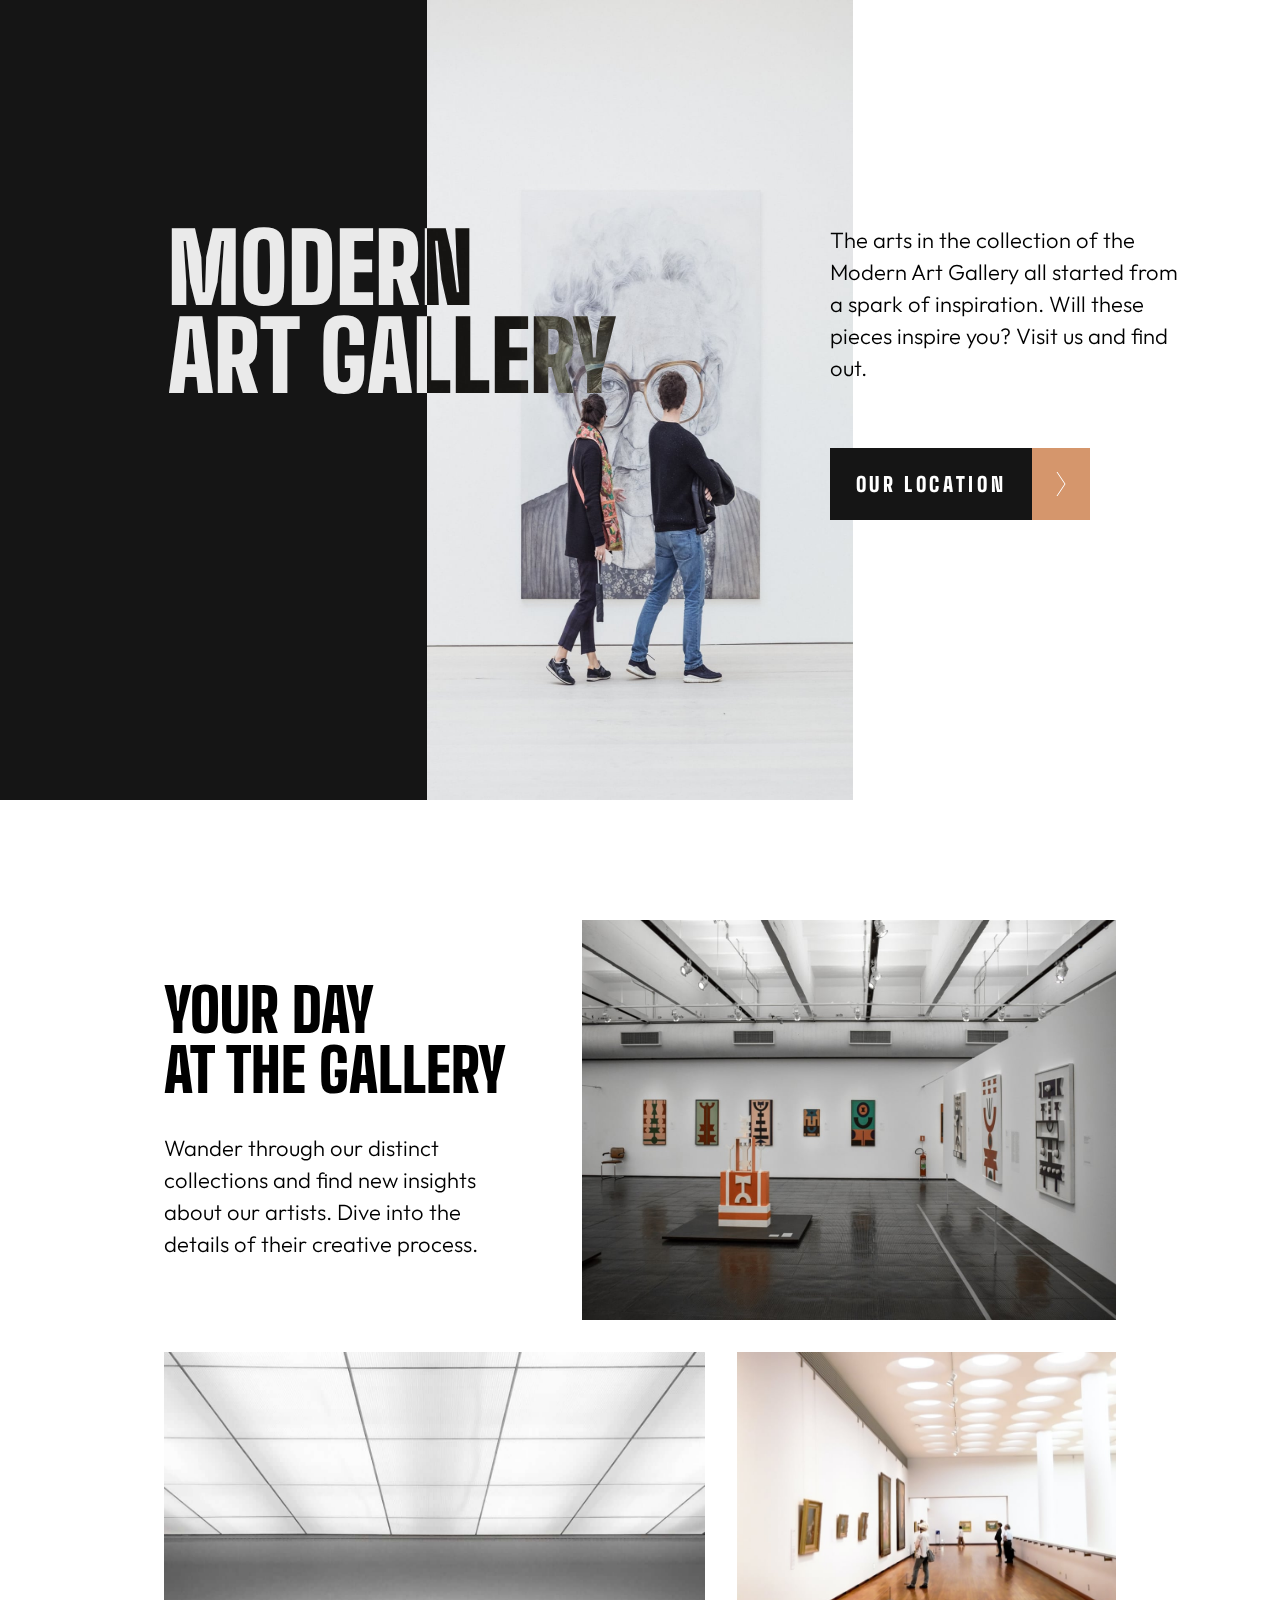
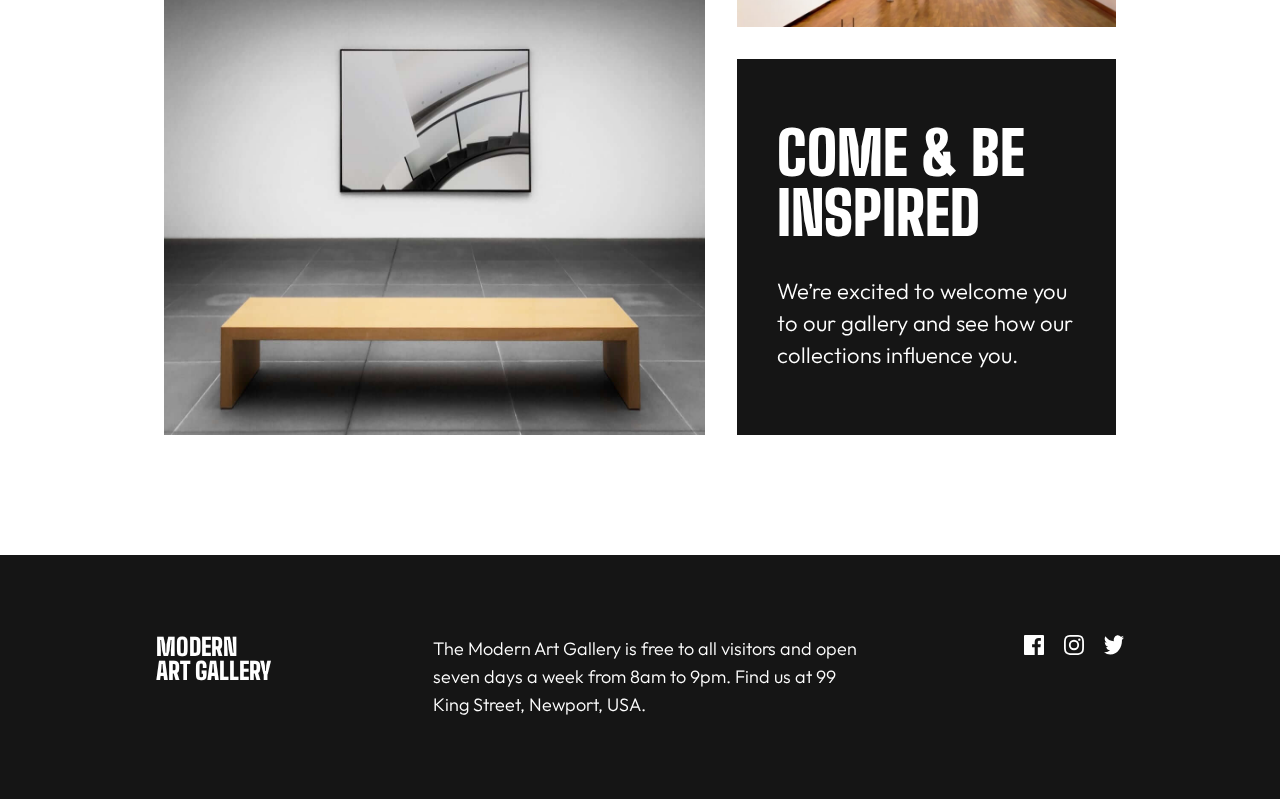
==== commit 05d8a583: "done with everything" ====
--- a/index.html
+++ b/index.html
@@ -36,41 +36,46 @@
 </head>
 
 <body>
-  <picture>
-    <source
-      media="(min-width: 1024px)"
-      srcset="assets/desktop/image-hero@2x.jpg"
-    >
-    <source
-      media="(min-width: 768px)"
-      srcset="assets/tablet/image-hero@2x.jpg"
-    >
-    <img
-      src="./assets/mobile/image-hero@2x.jpg"
-      alt="image-hero"
-      class="hero-image"
-    >
-  </picture>
-  <h1 class="title">Modern<br>Art Gallery</h1>
-  <section class="cta">
-    <p>
-      The arts in the collection of the Modern Art Gallery all started
-      from a spark of inspiration. Will these pieces inspire you? Visit
-      us and find out.
-    </p>
-    <a
-      href="/location.html"
-      type="button"
-      class="cta-btn"
-    >
-      <span class="cta-text">Our location</span>
+  <section class="hero-section">
+    <div class="black-bg"></div>
+    <picture>
+      <source
+        media="(min-width: 1024px)"
+        srcset="assets/desktop/image-hero@2x.jpg"
+      >
+      <source
+        media="(min-width: 768px)"
+        srcset="assets/tablet/image-hero@2x.jpg"
+      >
       <img
-        class="cta-img"
-        src="./assets/icon-arrow-right.svg"
-        alt="icon-arrow-right"
-        aria-hidden="true"
+        src="./assets/mobile/image-hero@2x.jpg"
+        alt="image-hero"
+        class="hero-image"
       >
-    </a>
+    </picture>
+    <div class="hero-items">
+      <h1 class="title">Modern<br>Art Gallery</h1>
+      <div class="cta">
+        <p>
+          The arts in the collection of the Modern Art Gallery all started
+          from a spark of inspiration. Will these pieces inspire you? Visit
+          us and find out.
+        </p>
+        <a
+          href="/location.html"
+          type="button"
+          class="cta-btn"
+        >
+          <span class="cta-text">Our location</span>
+          <img
+            class="cta-img"
+            src="./assets/icon-arrow-right.svg"
+            alt="icon-arrow-right"
+            aria-hidden="true"
+          >
+        </a>
+      </div>
+    </div>
   </section>
   <main class="main-home-section">
     <section class="about-section">
--- a/style.css
+++ b/style.css
@@ -73,19 +73,25 @@
 	text-decoration: none;
 }
 
+.hero-items {
+	margin-inline: var(--space-sm);
+	margin-block: var(--space-lg);
+	display: flex;
+	flex-direction: column;
+	gap: 32px;
+}
+
 .hero-image {
 	width: 100%;
+	height: 100%;
 }
 
 .title {
 	font-size: var(--fs-heading-m);
 	line-height: var(--lh-heading-m);
-	margin-inline: var(--space-sm);
-	margin-block: var(--space-lg);
 }
 
 .cta {
-	margin-inline: var(--space-sm);
 	display: flex;
 	flex-direction: column;
 	gap: var(--space-lg);
@@ -228,13 +234,6 @@
 	width: 100%;
 	height: 100%;
 }
-
-/* @media (min-width: 768px) {
-	.map-img {
-		width: 100%;
-		height: 100%;
-	}
-} */
 
 .back-btn {
 	width: 260px;
@@ -307,7 +306,279 @@
 	gap: 20px;
 }
 
+.location-footer .socials img {
+	width: 20px;
+	height: 20px;
+}
+
 .location-footer .socials img:hover {
 	cursor: pointer;
 	opacity: 70%;
 }
+
+/* TABLET VIEW */
+@media (min-width: 768px) {
+	/* Home page */
+	.hero-image {
+		max-height: 700px;
+		width: 56%;
+	}
+
+	.hero-items {
+		position: absolute;
+		top: 145px;
+		left: 48%;
+	}
+
+	.cta p {
+		max-width: 339px;
+	}
+
+	.main-home-section {
+		padding-inline: 40px;
+	}
+
+	.about-section {
+		flex-direction: row-reverse;
+		justify-content: space-between;
+		gap: 68px;
+		margin-bottom: 12px;
+	}
+
+	.about-img {
+		max-height: 400px;
+	}
+
+	.about-details {
+		gap: 24px;
+		margin-block: 36px;
+		max-width: 223px;
+	}
+
+	.gallery-section {
+		flex-direction: row;
+		width: 100%;
+		gap: 12px;
+		max-height: 720px;
+	}
+
+	.second-block {
+		gap: 12px;
+	}
+
+	.second-block {
+		max-width: 280px;
+	}
+
+	.second-block img {
+		height: 100%;
+	}
+
+	.remarks {
+		gap: 24px;
+		padding-inline: 28px;
+		padding-block: 80px;
+	}
+
+	.remarks p {
+		max-width: 223px;
+	}
+
+	.home-footer {
+		flex-direction: row;
+		padding-block: 56px;
+		padding-inline: 40px;
+		justify-content: space-between;
+	}
+
+	.home-footer p {
+		max-width: 281px;
+	}
+
+	.home-footer .socials img {
+		width: 20px;
+		height: 20px;
+	}
+
+	/* Location page */
+	.back-btn {
+		left: 48px;
+	}
+
+	.main-location-details {
+		padding-block: 88px;
+		padding-inline: 40px;
+		flex-direction: row;
+		gap: 68px;
+	}
+
+	.main-location-details h2 {
+		font-size: 55px;
+		line-height: 50px;
+	}
+
+	.location-footer {
+		flex-direction: row;
+		padding-block: 56px;
+		padding-inline: 40px;
+		justify-content: space-between;
+	}
+
+	.location-footer p {
+		max-width: 281px;
+	}
+}
+
+/* DESKTOP VIEW */
+@media (min-width: 1024px) {
+	/* Home page */
+
+	.hero-section {
+		position: relative;
+		display: grid;
+		grid-template-columns: 1fr 1fr 1fr;
+		height: 800px;
+	}
+
+	.hero-image {
+		width: 100%;
+		min-height: 100%;
+	}
+
+	.black-bg {
+		background-color: var(--AlmostBlack);
+	}
+
+	.hero-items {
+		position: absolute;
+		top: 24%;
+		left: 152px;
+		display: flex;
+		flex-direction: row;
+		gap: 148px;
+	}
+
+	.title {
+		font-size: var(--fs-heading-xl);
+		line-height: var(--lh-heading-xl);
+		width: 514px;
+		color: white;
+		mix-blend-mode: difference;
+	}
+
+	.cta {
+		gap: 64px;
+	}
+
+	.cta p {
+		min-width: 350px;
+		font-size: 22px;
+		line-height: 32px;
+	}
+
+	.main-home-section {
+		padding-inline: 164px;
+	}
+
+	.about-section {
+		margin-bottom: 32px;
+	}
+
+	.about-details {
+		gap: 32px;
+		margin-block: 60px;
+		max-width: 350px;
+	}
+
+	.about-details h2 {
+		font-size: 60px;
+		line-height: 60px;
+	}
+
+	.about-details p {
+		font-size: 22px;
+		line-height: 32px;
+	}
+
+	.gallery-section {
+		gap: 32px;
+		overflow: hidden;
+		/* max-height: 1000px; */
+	}
+
+	.second-block {
+		max-width: 445px;
+		gap: 32px;
+	}
+
+	.remarks {
+		gap: 32px;
+		padding-block: 64px;
+		padding-inline: 40px;
+	}
+
+	.remarks h3 {
+		font-size: 60px;
+		line-height: 60px;
+	}
+
+	.remarks p {
+		max-width: 350px;
+		font-size: 22px;
+		line-height: 32px;
+	}
+
+	.home-footer {
+		padding-block: 80px;
+		padding-inline: 156px;
+	}
+
+	.home-footer p {
+		max-width: 430px;
+		font-size: 18px;
+		line-height: 28px;
+	}
+
+	/* Location page */
+	.back-btn {
+		left: 156px;
+	}
+
+	.main-location-details {
+		padding-block: 104px;
+		padding-inline: 154px;
+		flex-direction: row;
+		gap: 220px;
+	}
+
+	.main-location-details h2 {
+		font-size: 70px;
+		line-height: 70px;
+	}
+
+	.main-location-details h3 {
+		font-size: 36px;
+		line-height: 36px;
+	}
+
+	.main-location-details p,
+	ul {
+		font-size: 22px;
+		line-height: 32px;
+	}
+
+	.location-footer {
+		flex-direction: row;
+		padding-block: 80px;
+		padding-inline: 156px;
+		justify-content: space-between;
+	}
+
+	.location-footer p {
+		max-width: 430px;
+		font-size: 18px;
+		line-height: 28px;
+	}
+
+	/* Home page */
+}
